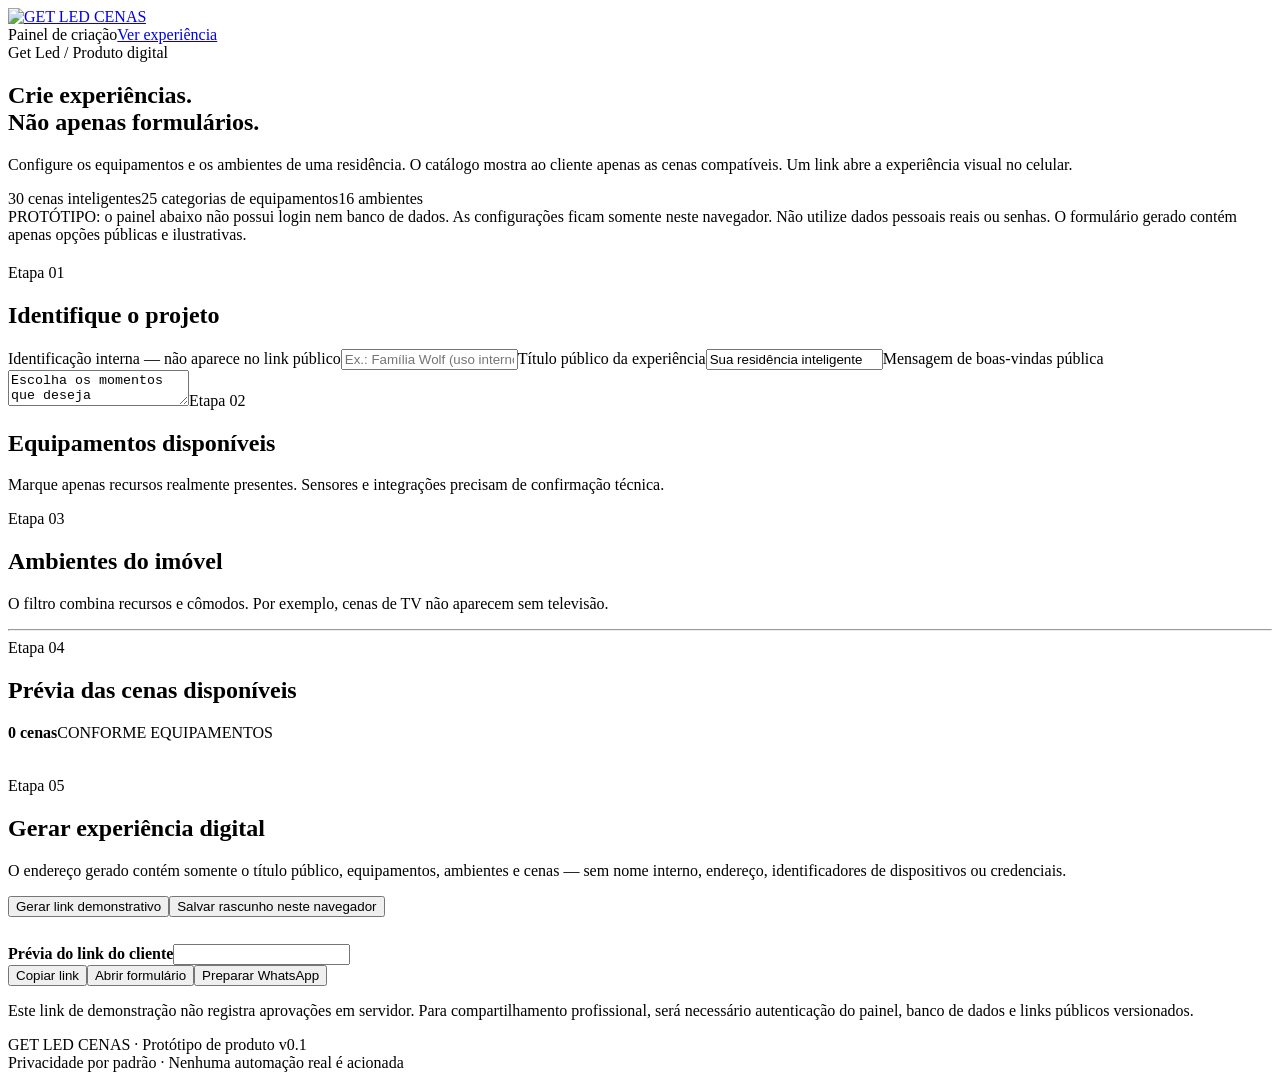
==== get-led-cenas/index.html @ 766c5a16 "feat(get-led-cenas): adicionar index.html" ====
<!DOCTYPE html><html lang="pt-BR"><head><meta charset="utf-8"><meta name="viewport" content="width=device-width,initial-scale=1"><meta name="robots" content="noindex,nofollow"><meta name="theme-color" content="#081116"><title>GET LED CENAS — Painel demonstrativo</title><link rel="stylesheet" href="style.css"></head><body>
<header class="top"><div class="wrap top-inner"><a href="index.html"><img class="brand" src="assets/logo.svg" alt="GET LED CENAS"></a><div class="right"><span class="nav">Painel de criação</span><a href="formulario.html" class="btn small ghost">Ver experiência</a></div></div></header>
<section class="hero"><div class="wrap hero-inner"><span class="label">Get Led / Produto digital</span><h1>Crie experiências.<br><span class="gold">Não apenas formulários.</span></h1><p>Configure os equipamentos e os ambientes de uma residência. O catálogo mostra ao cliente apenas as cenas compatíveis. Um link abre a experiência visual no celular.</p><div class="pills"><span class="pill">30 cenas inteligentes</span><span class="pill">25 categorias de equipamentos</span><span class="pill">16 ambientes</span></div></div></section>
<main class="wrap section"><div class="notice">PROTÓTIPO: o painel abaixo não possui login nem banco de dados. As configurações ficam somente neste navegador. Não utilize dados pessoais reais ou senhas. O formulário gerado contém apenas opções públicas e ilustrativas.</div><div class="grid cols2" style="margin-top:20px"><section class="panel"><span class="label">Etapa 01</span><h2 class="h2">Identifique o projeto</h2><label class="field"><span>Identificação interna — não aparece no link público</span><input id="internalName" placeholder="Ex.: Família Wolf (uso interno)" maxlength="80"></label><label class="field"><span>Título público da experiência</span><input id="publicTitle" placeholder="Ex.: Sua residência inteligente" value="Sua residência inteligente" maxlength="65"></label><label class="field"><span>Mensagem de boas-vindas pública</span><textarea id="welcome" maxlength="250">Escolha os momentos que deseja transformar em experiências.</textarea></label><span class="label">Etapa 02</span><h2 class="h2">Equipamentos disponíveis</h2><p class="intro tiny">Marque apenas recursos realmente presentes. Sensores e integrações precisam de confirmação técnica.</p><div id="equipmentOptions" class="options"></div></section><section class="panel"><span class="label">Etapa 03</span><h2 class="h2">Ambientes do imóvel</h2><p class="intro tiny">O filtro combina recursos e cômodos. Por exemplo, cenas de TV não aparecem sem televisão.</p><div id="roomOptions" class="options"></div><hr class="hr"><span class="label">Etapa 04</span><h2 class="h2">Prévia das cenas disponíveis</h2><div class="details"><strong id="sceneCount">0 cenas</strong><span class="chip" id="filterHint">CONFORME EQUIPAMENTOS</span></div><div class="progress"><div id="coverage" style="width:0%"></div></div><div id="scenePreview" class="list" style="max-height:380px;overflow:auto;margin-top:15px"></div></section></div>
<section class="panel" style="margin-top:20px" id="link"><span class="label">Etapa 05</span><h2 class="h2">Gerar experiência digital</h2><p class="intro">O endereço gerado contém somente o título público, equipamentos, ambientes e cenas — sem nome interno, endereço, identificadores de dispositivos ou credenciais.</p><div class="box-actions"><button id="makeLink" class="btn primary">Gerar link demonstrativo</button><button id="saveDraft" class="btn ghost">Salvar rascunho neste navegador</button></div><div id="linkBox" class="result hidden" style="margin-top:18px"><strong>Prévia do link do cliente</strong><input id="generatedLink" readonly aria-label="Link gerado" style="margin-top:9px"><div class="box-actions"><button class="btn small" id="copyLink">Copiar link</button><button class="btn small primary" id="openLink">Abrir formulário</button><button class="btn small ghost" id="whatsappLink">Preparar WhatsApp</button></div><p class="note">Este link de demonstração não registra aprovações em servidor. Para compartilhamento profissional, será necessário autenticação do painel, banco de dados e links públicos versionados.</p></div></section></main>
<footer class="footer"><div class="wrap footgrid"><div>GET LED CENAS · Protótipo de produto v0.1</div><div>Privacidade por padrão · Nenhuma automação real é acionada</div></div></footer><div id="toast" class="toast" role="status"></div><script src="data.js"></script><script src="common.js"></script><script src="painel.js"></script></body></html>
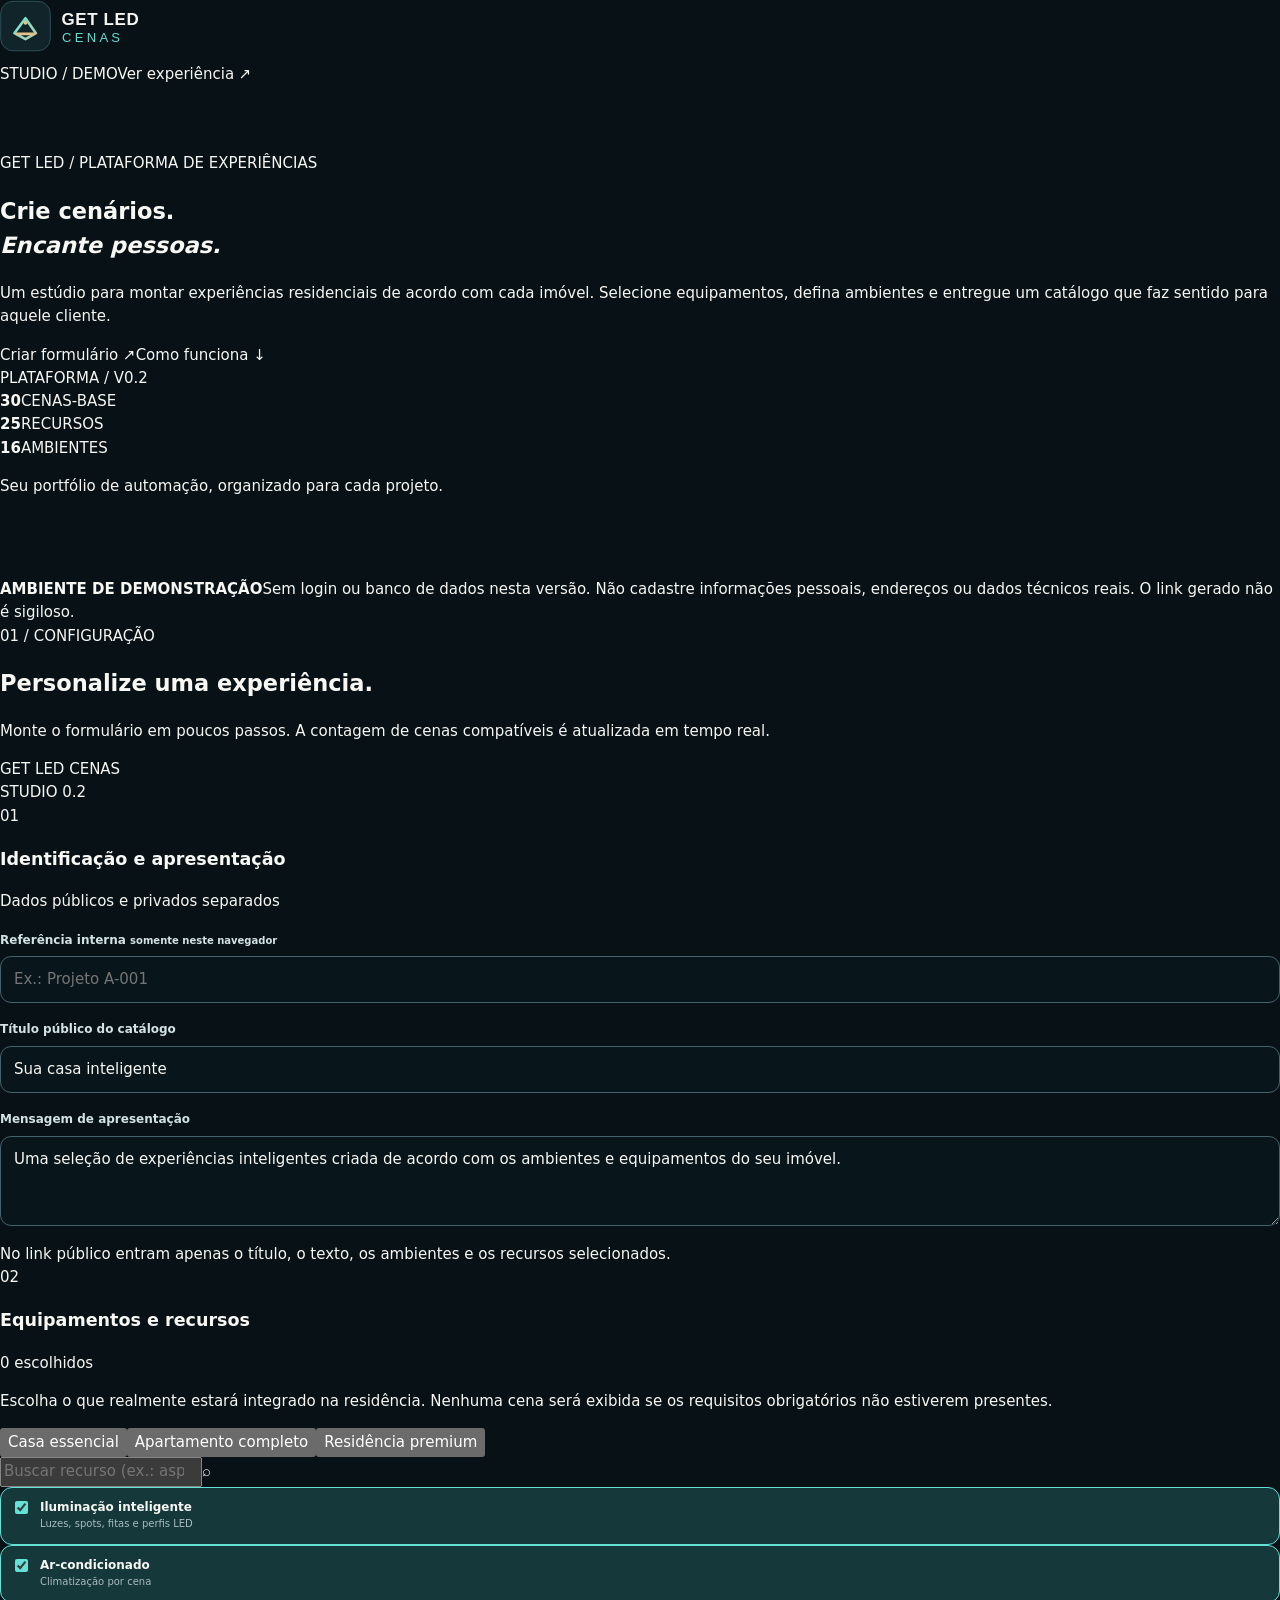
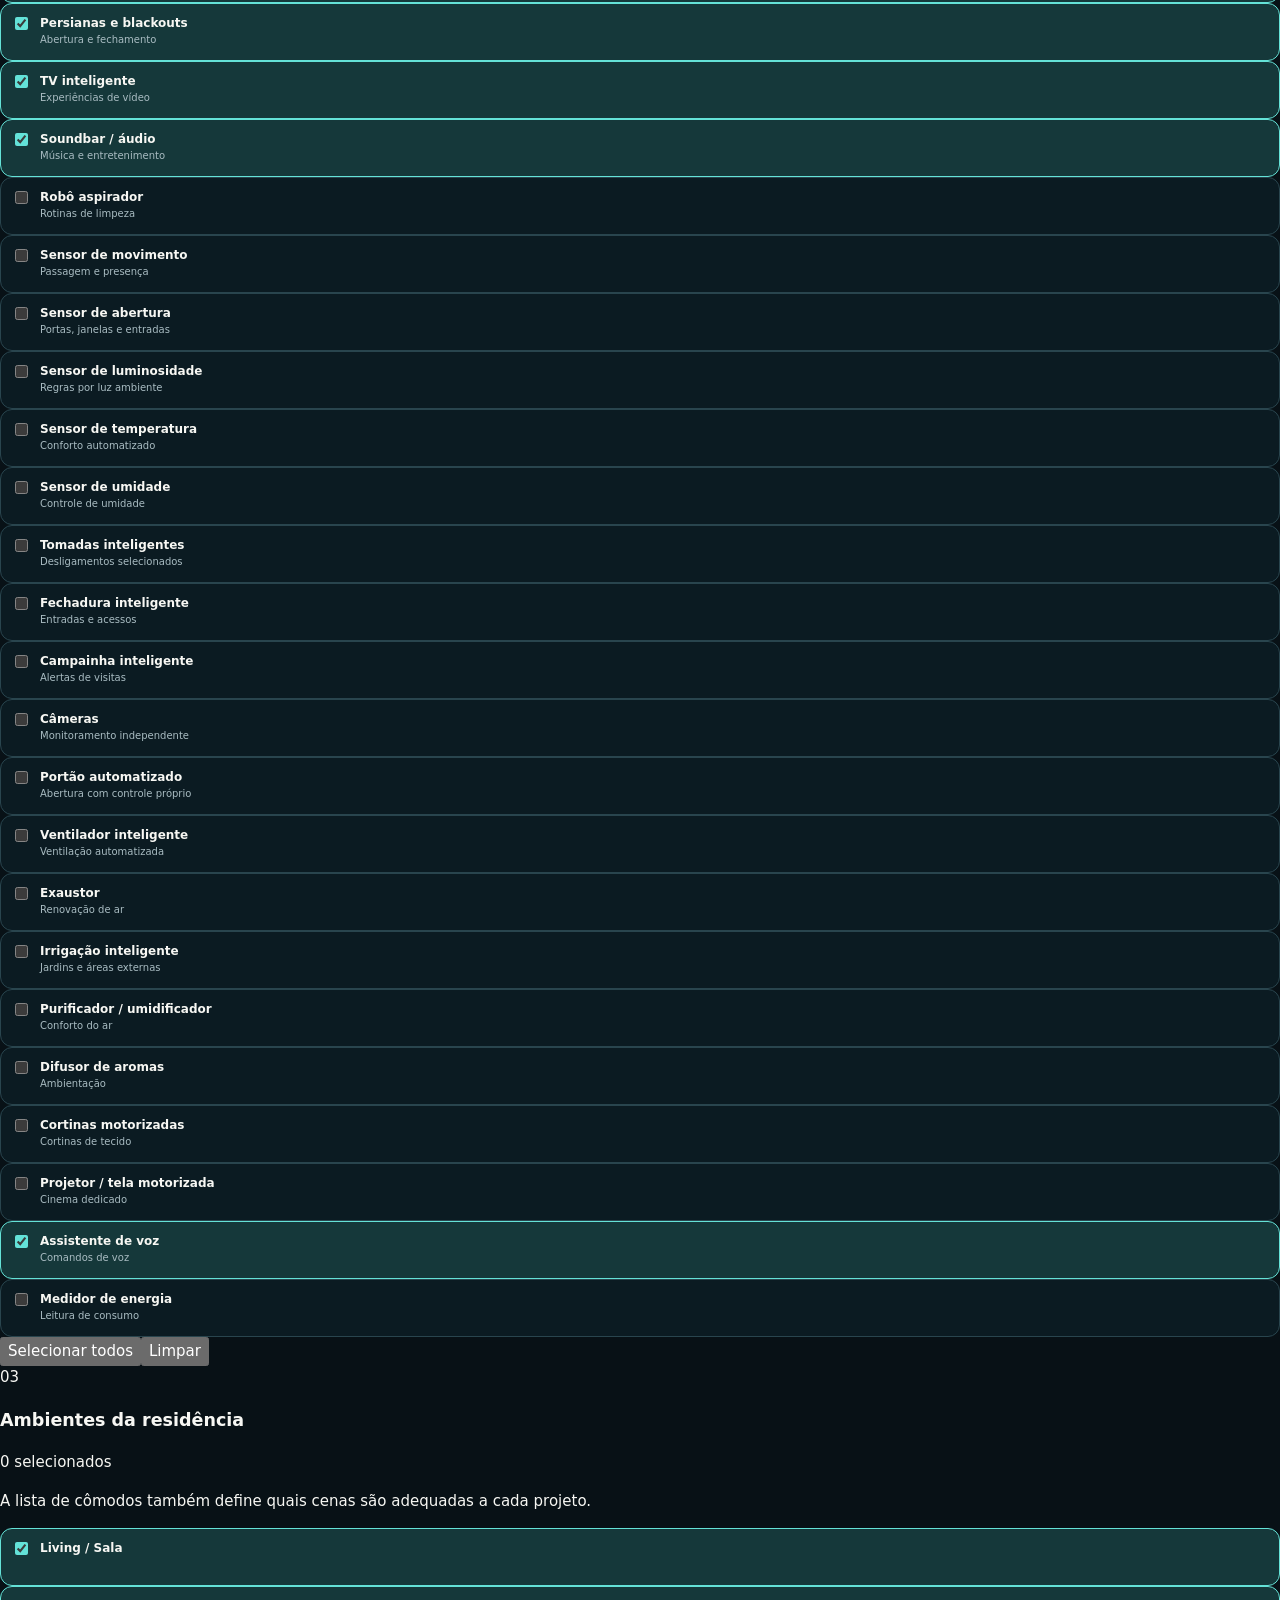
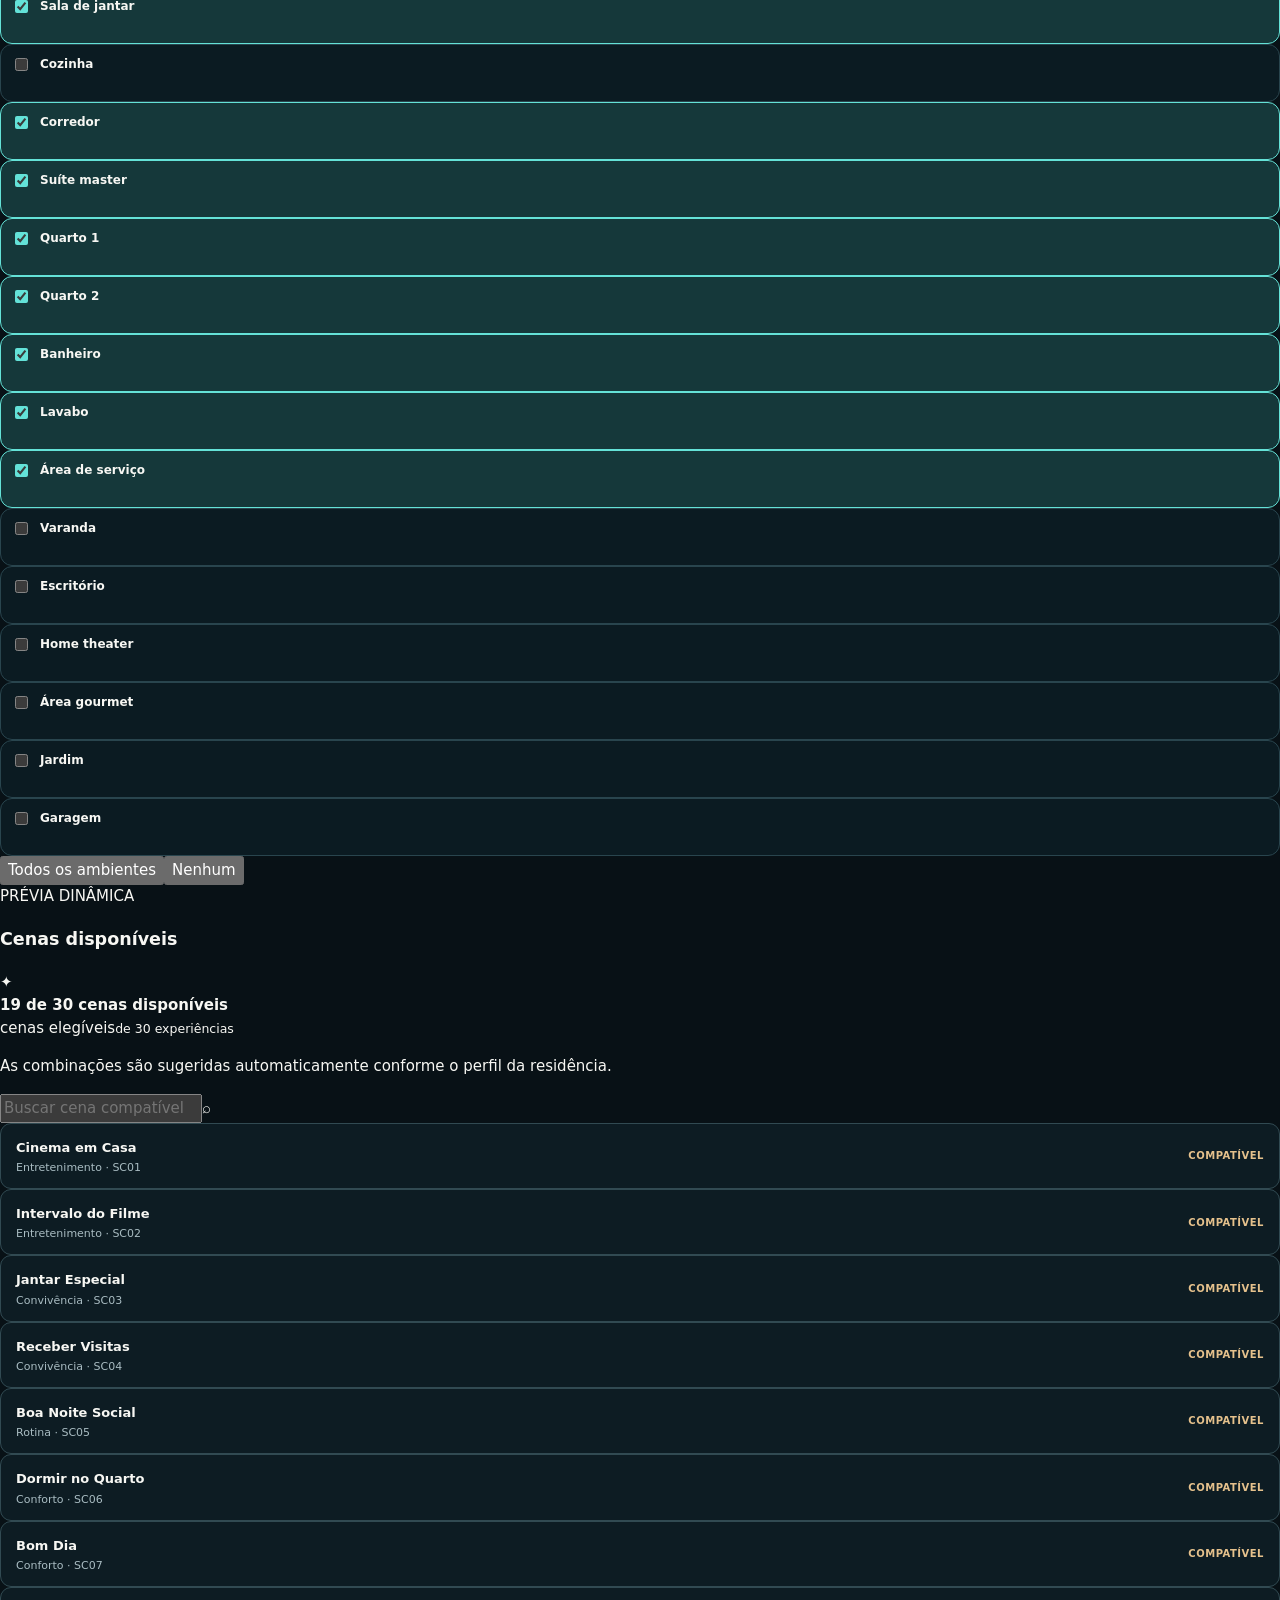
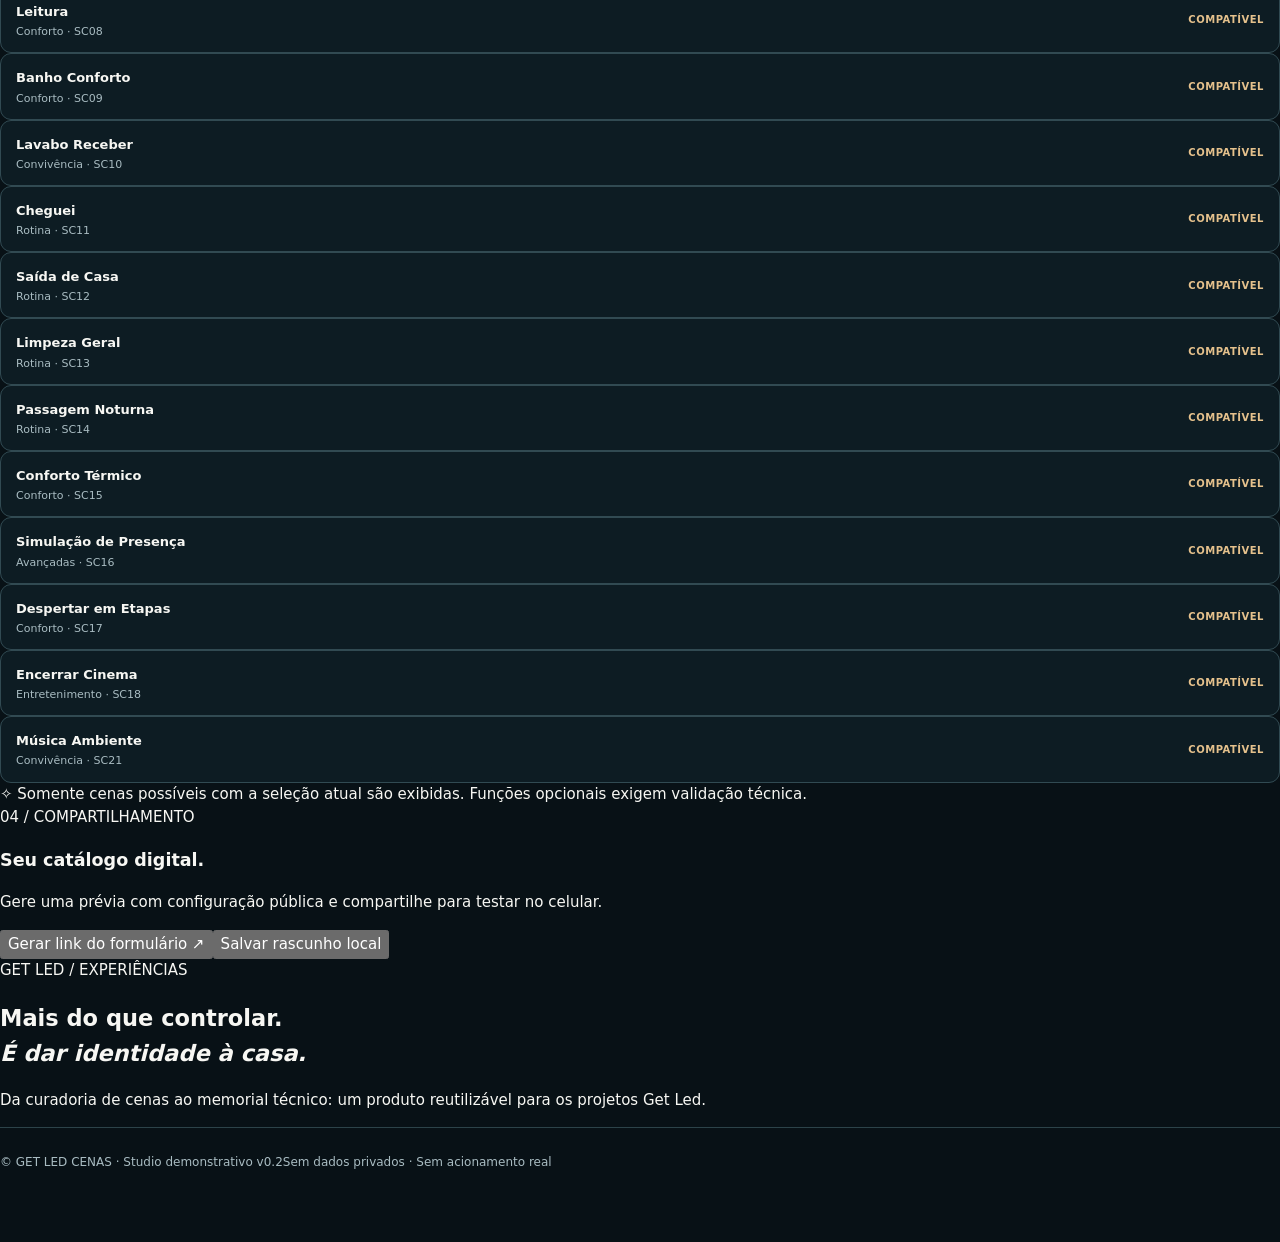
==== commit f7873e39: "feat(get-led-cenas): atualizar interface studio v0.2" ====
--- a/get-led-cenas/index.html
+++ b/get-led-cenas/index.html
@@ -1,6 +1,13 @@
-<!DOCTYPE html><html lang="pt-BR"><head><meta charset="utf-8"><meta name="viewport" content="width=device-width,initial-scale=1"><meta name="robots" content="noindex,nofollow"><meta name="theme-color" content="#081116"><title>GET LED CENAS — Painel demonstrativo</title><link rel="stylesheet" href="style.css"></head><body>
-<header class="top"><div class="wrap top-inner"><a href="index.html"><img class="brand" src="assets/logo.svg" alt="GET LED CENAS"></a><div class="right"><span class="nav">Painel de criação</span><a href="formulario.html" class="btn small ghost">Ver experiência</a></div></div></header>
-<section class="hero"><div class="wrap hero-inner"><span class="label">Get Led / Produto digital</span><h1>Crie experiências.<br><span class="gold">Não apenas formulários.</span></h1><p>Configure os equipamentos e os ambientes de uma residência. O catálogo mostra ao cliente apenas as cenas compatíveis. Um link abre a experiência visual no celular.</p><div class="pills"><span class="pill">30 cenas inteligentes</span><span class="pill">25 categorias de equipamentos</span><span class="pill">16 ambientes</span></div></div></section>
-<main class="wrap section"><div class="notice">PROTÓTIPO: o painel abaixo não possui login nem banco de dados. As configurações ficam somente neste navegador. Não utilize dados pessoais reais ou senhas. O formulário gerado contém apenas opções públicas e ilustrativas.</div><div class="grid cols2" style="margin-top:20px"><section class="panel"><span class="label">Etapa 01</span><h2 class="h2">Identifique o projeto</h2><label class="field"><span>Identificação interna — não aparece no link público</span><input id="internalName" placeholder="Ex.: Família Wolf (uso interno)" maxlength="80"></label><label class="field"><span>Título público da experiência</span><input id="publicTitle" placeholder="Ex.: Sua residência inteligente" value="Sua residência inteligente" maxlength="65"></label><label class="field"><span>Mensagem de boas-vindas pública</span><textarea id="welcome" maxlength="250">Escolha os momentos que deseja transformar em experiências.</textarea></label><span class="label">Etapa 02</span><h2 class="h2">Equipamentos disponíveis</h2><p class="intro tiny">Marque apenas recursos realmente presentes. Sensores e integrações precisam de confirmação técnica.</p><div id="equipmentOptions" class="options"></div></section><section class="panel"><span class="label">Etapa 03</span><h2 class="h2">Ambientes do imóvel</h2><p class="intro tiny">O filtro combina recursos e cômodos. Por exemplo, cenas de TV não aparecem sem televisão.</p><div id="roomOptions" class="options"></div><hr class="hr"><span class="label">Etapa 04</span><h2 class="h2">Prévia das cenas disponíveis</h2><div class="details"><strong id="sceneCount">0 cenas</strong><span class="chip" id="filterHint">CONFORME EQUIPAMENTOS</span></div><div class="progress"><div id="coverage" style="width:0%"></div></div><div id="scenePreview" class="list" style="max-height:380px;overflow:auto;margin-top:15px"></div></section></div>
-<section class="panel" style="margin-top:20px" id="link"><span class="label">Etapa 05</span><h2 class="h2">Gerar experiência digital</h2><p class="intro">O endereço gerado contém somente o título público, equipamentos, ambientes e cenas — sem nome interno, endereço, identificadores de dispositivos ou credenciais.</p><div class="box-actions"><button id="makeLink" class="btn primary">Gerar link demonstrativo</button><button id="saveDraft" class="btn ghost">Salvar rascunho neste navegador</button></div><div id="linkBox" class="result hidden" style="margin-top:18px"><strong>Prévia do link do cliente</strong><input id="generatedLink" readonly aria-label="Link gerado" style="margin-top:9px"><div class="box-actions"><button class="btn small" id="copyLink">Copiar link</button><button class="btn small primary" id="openLink">Abrir formulário</button><button class="btn small ghost" id="whatsappLink">Preparar WhatsApp</button></div><p class="note">Este link de demonstração não registra aprovações em servidor. Para compartilhamento profissional, será necessário autenticação do painel, banco de dados e links públicos versionados.</p></div></section></main>
-<footer class="footer"><div class="wrap footgrid"><div>GET LED CENAS · Protótipo de produto v0.1</div><div>Privacidade por padrão · Nenhuma automação real é acionada</div></div></footer><div id="toast" class="toast" role="status"></div><script src="data.js"></script><script src="common.js"></script><script src="painel.js"></script></body></html>
+<!doctype html>
+<html lang="pt-BR"><head><meta charset="utf-8"><meta name="viewport" content="width=device-width,initial-scale=1,viewport-fit=cover"><meta name="robots" content="noindex,nofollow"><meta name="theme-color" content="#081319"><meta name="description" content="GET LED CENAS: laboratório de criação de experiências inteligentes por ambiente."><title>GET LED CENAS — Studio de criação · v0.2</title><link rel="stylesheet" href="style.css"></head><body data-page="admin">
+<header class="topbar"><div class="shell topbar-inner"><a class="brandlink" href="index.html" aria-label="Get Led Cenas"><img src="assets/logo.svg" class="brand" alt="GET LED CENAS"></a><div class="topbar-actions"><span class="topstatus"><i class="live-dot"></i> STUDIO / DEMO</span><a href="formulario.html" class="button outline small">Ver experiência ↗</a></div></div></header>
+<main><section class="admin-hero"><div class="shell hero-inner"><div><div class="eyebrow">GET LED / PLATAFORMA DE EXPERIÊNCIAS</div><h1>Crie cenários.<br><em>Encante pessoas.</em></h1><p>Um estúdio para montar experiências residenciais de acordo com cada imóvel. Selecione equipamentos, defina ambientes e entregue um catálogo que faz sentido para aquele cliente.</p><div class="hero-cta"><a href="#configuracao" class="button primary">Criar formulário <span>↗</span></a><a href="#compativel" class="button clear">Como funciona ↓</a></div></div><aside class="hero-showcase" aria-label="Indicadores da biblioteca"><div class="showcase-top"><span>PLATAFORMA / V0.2</span><span class="showcase-dot"></span></div><div class="showcase-stats"><div><strong>30</strong><span>CENAS-BASE</span></div><div><strong>25</strong><span>RECURSOS</span></div><div><strong>16</strong><span>AMBIENTES</span></div></div><div class="showcase-bars"><span></span><span></span><span></span><span></span><span></span><span></span><span></span></div><p>Seu portfólio de automação, organizado para cada projeto.</p></aside></div></section>
+<div class="shell"><div class="security-banner" role="note"><b>AMBIENTE DE DEMONSTRAÇÃO</b><span>Sem login ou banco de dados nesta versão. Não cadastre informações pessoais, endereços ou dados técnicos reais. O link gerado não é sigiloso.</span></div></div>
+<section class="shell studio-section" id="configuracao"><div class="section-heading"><div><span class="eyebrow">01 / CONFIGURAÇÃO</span><h2>Personalize uma experiência.</h2><p>Monte o formulário em poucos passos. A contagem de cenas compatíveis é atualizada em tempo real.</p></div><span class="version-mark">GET LED CENAS<br>STUDIO 0.2</span></div>
+<div class="admin-grid"><div class="stack"><section class="glass-panel"><div class="panel-head"><div><span class="step-badge">01</span><h3>Identificação e apresentação</h3></div><span class="subtle">Dados públicos e privados separados</span></div><div class="fields two-fields"><label class="field"><span>Referência interna <small>somente neste navegador</small></span><input id="internalName" placeholder="Ex.: Projeto A-001" maxlength="80" autocomplete="off"></label><label class="field"><span>Título público do catálogo</span><input id="publicTitle" placeholder="Ex.: Sua casa inteligente" value="Sua casa inteligente" maxlength="65"></label></div><label class="field"><span>Mensagem de apresentação</span><textarea id="welcome" maxlength="250">Uma seleção de experiências inteligentes criada de acordo com os ambientes e equipamentos do seu imóvel.</textarea></label><div class="note-inline">No link público entram apenas o título, o texto, os ambientes e os recursos selecionados.</div></section>
+<section class="glass-panel"><div class="panel-head"><div><span class="step-badge">02</span><h3>Equipamentos e recursos</h3></div><span class="number-pill" id="equipmentCount">0 escolhidos</span></div><p class="panel-copy">Escolha o que realmente estará integrado na residência. Nenhuma cena será exibida se os requisitos obrigatórios não estiverem presentes.</p><div class="preset-row" id="presets"><button class="preset" data-preset="basico" type="button">Casa essencial</button><button class="preset" data-preset="apartamento" type="button">Apartamento completo</button><button class="preset" data-preset="premium" type="button">Residência premium</button></div><div class="search-wrap"><input id="equipmentSearch" class="search" type="search" placeholder="Buscar recurso (ex.: aspirador, sensor...)" aria-label="Buscar equipamento"><span aria-hidden="true">⌕</span></div><div id="equipmentOptions" class="options-grid"></div><div class="list-tools"><button id="selectEquipmentAll" class="text-button" type="button">Selecionar todos</button><button id="clearEquipment" class="text-button" type="button">Limpar</button></div></section>
+<section class="glass-panel"><div class="panel-head"><div><span class="step-badge">03</span><h3>Ambientes da residência</h3></div><span class="number-pill" id="roomCount">0 selecionados</span></div><p class="panel-copy">A lista de cômodos também define quais cenas são adequadas a cada projeto.</p><div class="room-options" id="roomOptions"></div><div class="list-tools"><button id="selectRoomsAll" class="text-button" type="button">Todos os ambientes</button><button id="clearRooms" class="text-button" type="button">Nenhum</button></div></section></div>
+<aside class="sticky-rail" id="compativel"><section class="glass-panel compatible-panel"><div class="panel-head"><div><span class="eyebrow">PRÉVIA DINÂMICA</span><h3>Cenas disponíveis</h3></div><span class="preview-spark">✦</span></div><div class="big-metric"><strong id="sceneCount">0</strong><div><span>cenas elegíveis</span><small>de 30 experiências</small></div></div><div class="meter"><div id="coverage"></div></div><p class="panel-copy">As combinações são sugeridas automaticamente conforme o perfil da residência.</p><div class="search-wrap slim"><input id="sceneSearch" class="search" type="search" placeholder="Buscar cena compatível" aria-label="Buscar cena compatível"><span aria-hidden="true">⌕</span></div><div id="scenePreview" class="preview-list" aria-live="polite"></div><div class="rail-tip">✧ Somente cenas possíveis com a seleção atual são exibidas. Funções opcionais exigem validação técnica.</div></section>
+<section class="glass-panel release-panel" id="publicacao"><div class="eyebrow">04 / COMPARTILHAMENTO</div><h3>Seu catálogo digital.</h3><p class="panel-copy">Gere uma prévia com configuração pública e compartilhe para testar no celular.</p><div class="release-actions"><button id="makeLink" class="button primary full" type="button">Gerar link do formulário ↗</button><button id="saveDraft" class="button outline full" type="button">Salvar rascunho local</button></div><div id="linkBox" class="link-result hidden"><label for="generatedLink">LINK GERADO</label><input id="generatedLink" readonly aria-label="Link de demonstração gerado"><div class="release-actions"><button id="copyLink" class="button outline small" type="button">Copiar link</button><button id="openLink" class="button outline small" type="button">Abrir</button><button id="whatsappLink" class="button primary small" type="button">WhatsApp ↗</button></div><p>O endereço contém uma configuração pública legível, não um cadastro seguro. Nenhuma aprovação é registrada num servidor.</p></div></section></aside></div></section>
+<section class="outro shell"><span class="eyebrow">GET LED / EXPERIÊNCIAS</span><h2>Mais do que controlar.<br><em>É dar identidade à casa.</em></h2><p>Da curadoria de cenas ao memorial técnico: um produto reutilizável para os projetos Get Led.</p></section></main><footer class="footer"><div class="shell footer-flex"><span>© GET LED CENAS · Studio demonstrativo v0.2</span><span>Sem dados privados · Sem acionamento real</span></div></footer><div id="toast" class="toast" role="status" aria-live="polite"></div>
+<script src="data.js" defer></script><script src="common.js" defer></script><script src="painel.js" defer></script></body></html>
--- a/get-led-cenas/style.css
+++ b/get-led-cenas/style.css
@@ -0,0 +1 @@
+:root{color-scheme:dark;--bg:#081116;--surface:#12222a;--panel:#172a33;--line:#314952;--mint:#64e2d7;--gold:#e5c18c;--text:#f7f7f3;--muted:#a9bcc2;--danger:#e6a89a}*{box-sizing:border-box}html{scroll-behavior:smooth}body{margin:0;background:var(--bg);color:var(--text);font:400 15px/1.55 Inter,'Segoe UI',system-ui,sans-serif}button,input,textarea{font:inherit}button{cursor:pointer}a{color:inherit;text-decoration:none}button:focus-visible,input:focus-visible,textarea:focus-visible,a:focus-visible{outline:2px solid var(--mint);outline-offset:3px}.wrap{max-width:1200px;margin:auto;padding-inline:25px}.top{position:sticky;z-index:50;top:0;background:#091319f2;border-bottom:1px solid #34535a80;backdrop-filter:blur(15px)}.top-inner{height:78px;display:flex;align-items:center;justify-content:space-between;gap:16px}.brand{width:209px;max-width:53vw}.right{display:flex;align-items:center;gap:16px}.nav{font-size:13px;color:var(--muted)}.nav:hover{color:var(--mint)}.btn{border:1px solid var(--mint);background:transparent;border-radius:11px;padding:11px 16px;color:var(--mint);font-weight:700;transition:.2s}.btn:hover{background:#64e2d719}.btn.primary{background:linear-gradient(120deg,#74ede0,#35adaf);color:#082126;border:0}.btn.ghost{border-color:#3c575d;color:#cfdee0}.btn.small{padding:7px 11px;font-size:12px}.btn:disabled{opacity:.5;cursor:not-allowed}.label{display:block;color:var(--mint);font-size:11px;font-weight:800;text-transform:uppercase;letter-spacing:2px}.section{padding:54px 0}.hero{position:relative;overflow:hidden;min-height:300px;background:radial-gradient(circle at 83% 15%,#23555b 0,#0f252d 34%,transparent 65%),linear-gradient(110deg,#0b1720,#091015)}.hero:after{content:'';position:absolute;right:-90px;top:-180px;border:1px solid #6cefe637;width:530px;height:530px;border-radius:50%;box-shadow:0 0 0 110px #64e2d706,0 0 0 235px #64e2d705;pointer-events:none}.hero-inner{position:relative;z-index:1;padding:65px 0}.hero h1{font-size:clamp(34px,5.1vw,62px);line-height:1.03;letter-spacing:-2.6px;margin:9px 0 16px;max-width:700px}.hero p{color:#c1d0d2;max-width:600px;margin:0 0 27px}.gold{color:var(--gold)}.muted{color:var(--muted)}.tiny{font-size:12px}.pills{display:flex;gap:8px;flex-wrap:wrap}.pill{border:1px solid #376269;border-radius:99px;color:#bfd8db;background:#132b32;padding:7px 12px;font-size:12px;font-weight:650}.stats{display:flex;gap:30px;flex-wrap:wrap;margin-top:20px}.stats b{font-size:25px;color:var(--gold);display:block}.stats small{font-size:12px;color:var(--muted)}.h2{font-size:clamp(25px,3.5vw,38px);letter-spacing:-1px;margin:6px 0 9px}.intro{max-width:730px;color:var(--muted)}.grid{display:grid;gap:18px}.cols2{grid-template-columns:repeat(2,minmax(0,1fr))}.cols3{grid-template-columns:repeat(3,minmax(0,1fr))}.panel{padding:23px;background:linear-gradient(150deg,#172a33,#101d23);border:1px solid #36525a9e;border-radius:18px;min-width:0}.panel h3{margin:0 0 7px;font-size:18px}.panel p{color:var(--muted)}.field{display:block;margin:17px 0}.field>span{display:block;font-size:12px;font-weight:700;color:#d3e3e4;margin-bottom:7px}.field input,.field textarea{display:block;background:#08151b;width:100%;color:var(--text);border:1px solid #45616a;border-radius:11px;padding:11px 13px;outline:0}.field textarea{min-height:90px;resize:vertical}.options{display:grid;grid-template-columns:repeat(2,minmax(0,1fr));gap:8px}.option{display:flex;align-items:flex-start;gap:9px;background:#0b1b22;border:1px solid #29454e;border-radius:12px;padding:10px;cursor:pointer;min-height:58px}.option:has(input:checked){border-color:var(--mint);background:#15383a}.option input{accent-color:#63e2d8;margin-top:3px}.option strong{font-size:12px;font-weight:700;display:block}.option small{font-size:10px;color:var(--muted);display:block}.details{display:flex;align-items:center;justify-content:space-between;gap:14px}.hr{border:0;border-top:1px solid #39515a;margin:25px 0}.result{padding:18px;border:1px dashed #3a7576;background:#0b272c;border-radius:13px;word-break:break-all}.result input{width:100%;background:none;border:0;color:var(--mint);font-size:12px}.list{display:flex;flex-direction:column;gap:10px}.line-item{display:flex;justify-content:space-between;align-items:center;gap:12px;border:1px solid #314a52;background:#0d1c23;padding:12px 15px;border-radius:11px}.line-item strong{font-size:13px}.line-item small{display:block;color:var(--muted);font-size:11px}.footer{border-top:1px solid #2c4349;padding:25px 0 70px;color:var(--muted);font-size:12px}.footgrid{display:flex;justify-content:space-between;gap:15px}.notice{border-left:3px solid var(--gold);padding:12px 15px;background:#32291d65;border-radius:8px;color:#e8d6b9;font-size:12px}.tile-header{display:flex;justify-content:space-between;align-items:center}.scene-card{padding:17px 18px;background:#12252d;border:1px solid #34545b;border-radius:14px;display:flex;flex-direction:column;min-height:188px}.scene-card h3{margin:10px 0 5px;font-size:19px}.scene-card p{font-size:12px;color:#b9c8ca;margin:0 0 15px}.scene-card button{margin-top:auto;width:100%}.scene-card.selected{border-color:#54d7ca;box-shadow:inset 0 0 0 1px #54d7ca42}.filter{border:1px solid #406268;border-radius:99px;background:#0d2127;color:#d1e1e2;padding:8px 12px;font-size:12px}.filter.active{background:var(--gold);color:#1b2224;border-color:var(--gold)}.studio{position:relative;border:1px solid #416268;border-radius:19px;overflow:hidden;background:linear-gradient(#132731,#071217);min-height:300px}.studio .room{position:absolute;inset:0;background:radial-gradient(ellipse at 44% 47%,#5e605e27,transparent 50%),linear-gradient(125deg,#283a42,#102229 80%);transition:1s}.studio .room:after{content:'';position:absolute;bottom:0;width:100%;height:35%;background:linear-gradient(#394c55,#122029);clip-path:polygon(0 25%,100% 25%,100% 100%,0 100%)}.window{position:absolute;right:11%;top:10%;width:27%;height:51%;border:6px solid #668087;background:linear-gradient(0deg,#234659,#0f2233)}.blind{position:absolute;inset:0;background:repeating-linear-gradient(to bottom,#26343d 0 12px,#35414a 13px 20px);transform:translateY(-100%);transition:transform 1s}.studio.closed .blind{transform:translateY(0)}.lamp{position:absolute;width:110px;height:110px;left:14%;top:14%;border-radius:50%;background:#e5c18c;opacity:.7;filter:blur(31px);transition:opacity .9s}.studio.cinema .lamp{opacity:.13}.studio.noite .lamp{opacity:.11}.studio.manha .lamp{opacity:1}.studio.jantar .lamp{opacity:.8}.tv{position:absolute;left:14%;bottom:32%;height:22%;width:31%;background:linear-gradient(135deg,#0d1219,#102e43,#5f7e85);border:7px solid #071014;box-shadow:0 0 25px #38bde75e;opacity:.25;transition:opacity .8s}.studio.cinema .tv{opacity:1}.sofa{position:absolute;bottom:12%;left:21%;width:52%;height:19%;border-radius:32px 32px 5px 5px;background:linear-gradient(#809091,#42535b);border-bottom:12px solid #1a3339;z-index:2}.sim-caption{position:absolute;bottom:12px;right:13px;color:#effafa;background:#09151be6;padding:8px 11px;font-size:11px;border:1px solid #466069;border-radius:99px;z-index:4}.studio-layout{display:grid;grid-template-columns:1.1fr .9fr;gap:20px}.controls .filter{margin:0 6px 7px 0}.hidden{display:none!important}.note{color:#98afb3;font-size:12px}.box-actions{display:flex;gap:11px;flex-wrap:wrap;margin-top:14px}.progress{height:6px;background:#1e373e;border-radius:9px;overflow:hidden}.progress>div{height:100%;background:var(--mint);transition:.3s}.chip{color:var(--gold);font-size:10px;font-weight:750;letter-spacing:.5px}.mobile-only{display:none}.empty{color:var(--muted);padding:16px}.toast{position:fixed;bottom:25px;left:50%;transform:translateX(-50%);padding:11px 19px;border:1px solid #65e2db;background:#0c2d30;color:#e9faf9;border-radius:12px;display:none;z-index:90}.toast.show{display:block} @media(max-width:800px){.cols2,.cols3,.studio-layout{grid-template-columns:1fr}.options{grid-template-columns:1fr 1fr}.nav{display:none}} @media(max-width:550px){.wrap{padding-inline:16px}.top-inner{height:63px}.brand{width:172px}.hero-inner{padding:48px 0}.hero h1{font-size:40px}.hero{min-height:320px}.section{padding:32px 0}.panel{padding:16px}.options{grid-template-columns:1fr}.right{gap:8px}.mobile-only{display:block}.footgrid{flex-direction:column}.studio{min-height:248px}.hero p{font-size:13px}.scene-card{min-height:155px}}@media(prefers-reduced-motion:reduce){html{scroll-behavior:auto}*,*:before,*:after{transition:none!important}}
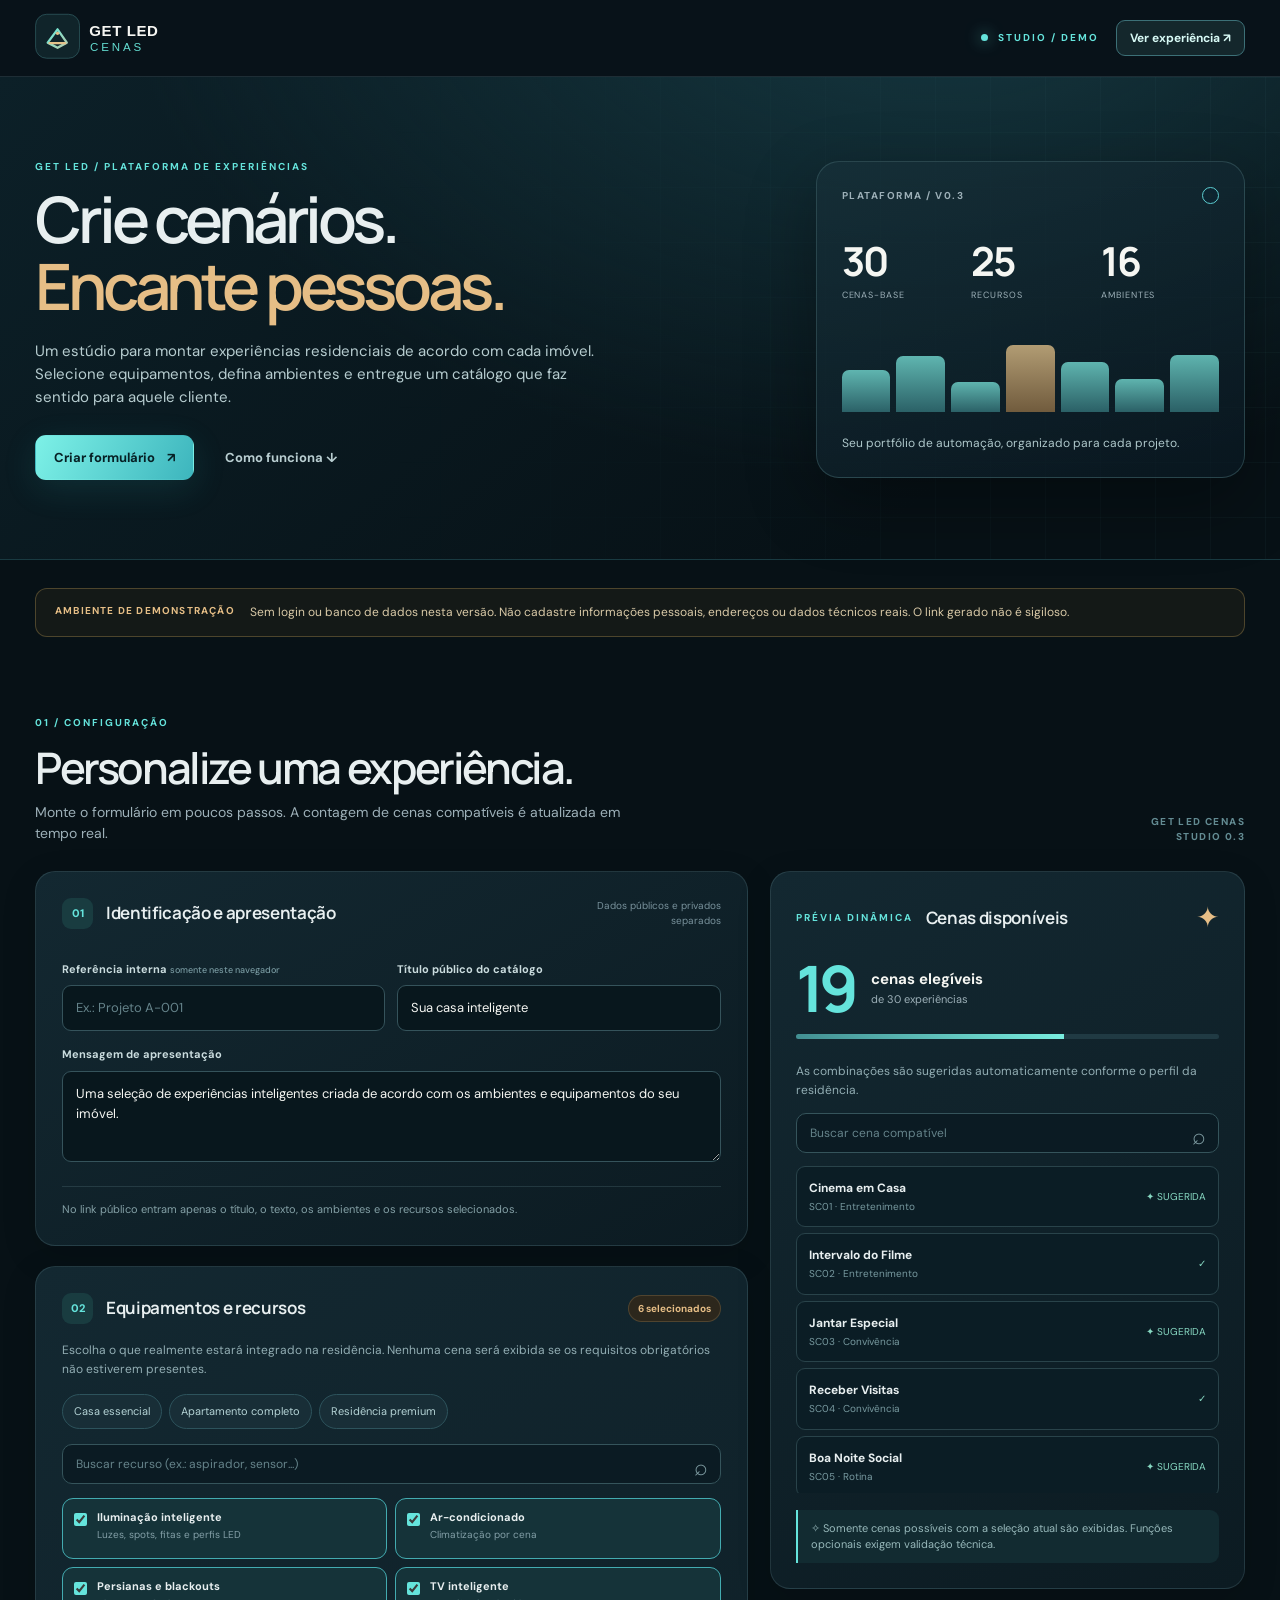
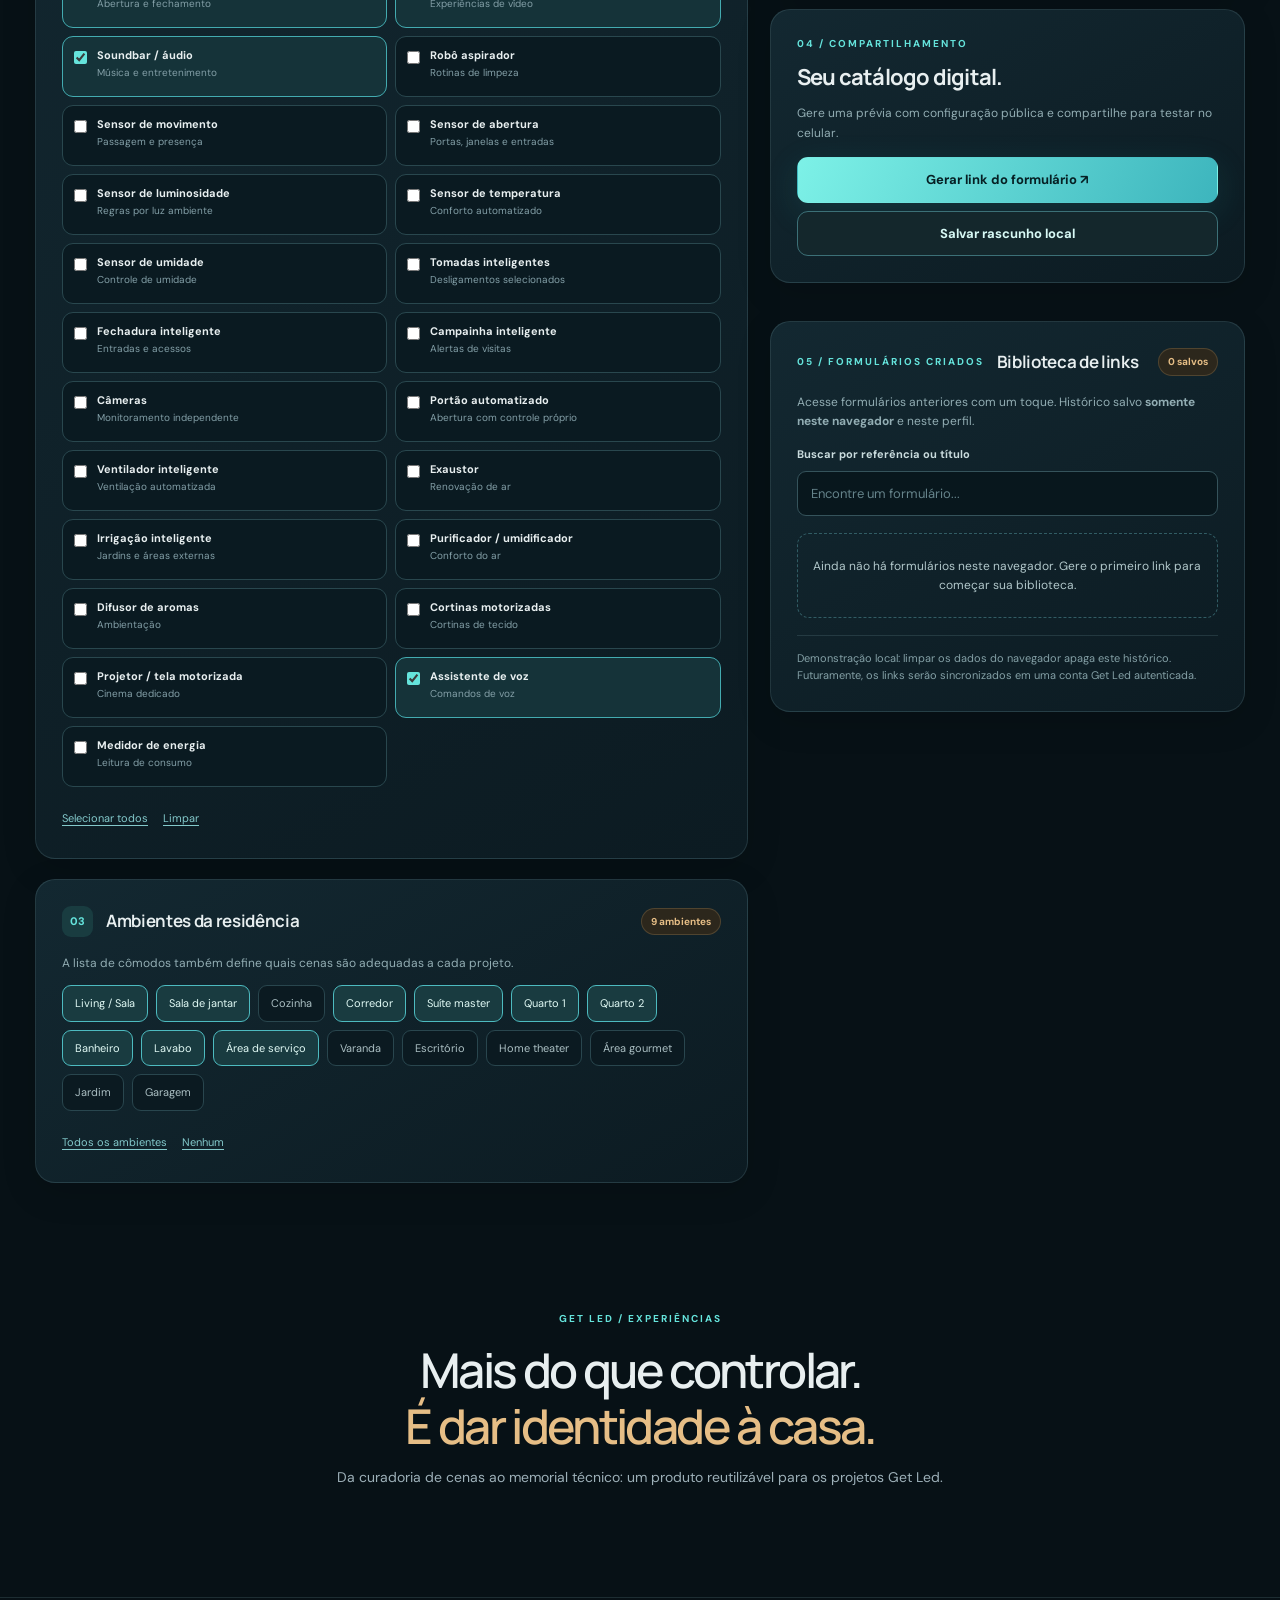
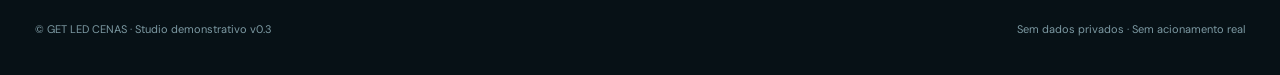
==== commit b5f44f16: "feat(get-led-cenas): v0.3 carrossel, cenas customizadas, simulador fullscreen e histórico de formulá" ====
--- a/get-led-cenas/index.html
+++ b/get-led-cenas/index.html
@@ -1,13 +1,13 @@
 <!doctype html>
-<html lang="pt-BR"><head><meta charset="utf-8"><meta name="viewport" content="width=device-width,initial-scale=1,viewport-fit=cover"><meta name="robots" content="noindex,nofollow"><meta name="theme-color" content="#081319"><meta name="description" content="GET LED CENAS: laboratório de criação de experiências inteligentes por ambiente."><title>GET LED CENAS — Studio de criação · v0.2</title><link rel="stylesheet" href="style.css"></head><body data-page="admin">
+<html lang="pt-BR"><head><meta charset="utf-8"><meta name="viewport" content="width=device-width,initial-scale=1,viewport-fit=cover"><meta name="robots" content="noindex,nofollow"><meta name="theme-color" content="#081319"><meta name="description" content="GET LED CENAS: laboratório de criação de experiências inteligentes por ambiente."><title>GET LED CENAS — Studio de criação · v0.3</title><link rel="stylesheet" href="style.css"><link rel="stylesheet" href="style-v03.css"></head><body data-page="admin">
 <header class="topbar"><div class="shell topbar-inner"><a class="brandlink" href="index.html" aria-label="Get Led Cenas"><img src="assets/logo.svg" class="brand" alt="GET LED CENAS"></a><div class="topbar-actions"><span class="topstatus"><i class="live-dot"></i> STUDIO / DEMO</span><a href="formulario.html" class="button outline small">Ver experiência ↗</a></div></div></header>
-<main><section class="admin-hero"><div class="shell hero-inner"><div><div class="eyebrow">GET LED / PLATAFORMA DE EXPERIÊNCIAS</div><h1>Crie cenários.<br><em>Encante pessoas.</em></h1><p>Um estúdio para montar experiências residenciais de acordo com cada imóvel. Selecione equipamentos, defina ambientes e entregue um catálogo que faz sentido para aquele cliente.</p><div class="hero-cta"><a href="#configuracao" class="button primary">Criar formulário <span>↗</span></a><a href="#compativel" class="button clear">Como funciona ↓</a></div></div><aside class="hero-showcase" aria-label="Indicadores da biblioteca"><div class="showcase-top"><span>PLATAFORMA / V0.2</span><span class="showcase-dot"></span></div><div class="showcase-stats"><div><strong>30</strong><span>CENAS-BASE</span></div><div><strong>25</strong><span>RECURSOS</span></div><div><strong>16</strong><span>AMBIENTES</span></div></div><div class="showcase-bars"><span></span><span></span><span></span><span></span><span></span><span></span><span></span></div><p>Seu portfólio de automação, organizado para cada projeto.</p></aside></div></section>
+<main><section class="admin-hero"><div class="shell hero-inner"><div><div class="eyebrow">GET LED / PLATAFORMA DE EXPERIÊNCIAS</div><h1>Crie cenários.<br><em>Encante pessoas.</em></h1><p>Um estúdio para montar experiências residenciais de acordo com cada imóvel. Selecione equipamentos, defina ambientes e entregue um catálogo que faz sentido para aquele cliente.</p><div class="hero-cta"><a href="#configuracao" class="button primary">Criar formulário <span>↗</span></a><a href="#compativel" class="button clear">Como funciona ↓</a></div></div><aside class="hero-showcase" aria-label="Indicadores da biblioteca"><div class="showcase-top"><span>PLATAFORMA / V0.3</span><span class="showcase-dot"></span></div><div class="showcase-stats"><div><strong>30</strong><span>CENAS-BASE</span></div><div><strong>25</strong><span>RECURSOS</span></div><div><strong>16</strong><span>AMBIENTES</span></div></div><div class="showcase-bars"><span></span><span></span><span></span><span></span><span></span><span></span><span></span></div><p>Seu portfólio de automação, organizado para cada projeto.</p></aside></div></section>
 <div class="shell"><div class="security-banner" role="note"><b>AMBIENTE DE DEMONSTRAÇÃO</b><span>Sem login ou banco de dados nesta versão. Não cadastre informações pessoais, endereços ou dados técnicos reais. O link gerado não é sigiloso.</span></div></div>
-<section class="shell studio-section" id="configuracao"><div class="section-heading"><div><span class="eyebrow">01 / CONFIGURAÇÃO</span><h2>Personalize uma experiência.</h2><p>Monte o formulário em poucos passos. A contagem de cenas compatíveis é atualizada em tempo real.</p></div><span class="version-mark">GET LED CENAS<br>STUDIO 0.2</span></div>
+<section class="shell studio-section" id="configuracao"><div class="section-heading"><div><span class="eyebrow">01 / CONFIGURAÇÃO</span><h2>Personalize uma experiência.</h2><p>Monte o formulário em poucos passos. A contagem de cenas compatíveis é atualizada em tempo real.</p></div><span class="version-mark">GET LED CENAS<br>STUDIO 0.3</span></div>
 <div class="admin-grid"><div class="stack"><section class="glass-panel"><div class="panel-head"><div><span class="step-badge">01</span><h3>Identificação e apresentação</h3></div><span class="subtle">Dados públicos e privados separados</span></div><div class="fields two-fields"><label class="field"><span>Referência interna <small>somente neste navegador</small></span><input id="internalName" placeholder="Ex.: Projeto A-001" maxlength="80" autocomplete="off"></label><label class="field"><span>Título público do catálogo</span><input id="publicTitle" placeholder="Ex.: Sua casa inteligente" value="Sua casa inteligente" maxlength="65"></label></div><label class="field"><span>Mensagem de apresentação</span><textarea id="welcome" maxlength="250">Uma seleção de experiências inteligentes criada de acordo com os ambientes e equipamentos do seu imóvel.</textarea></label><div class="note-inline">No link público entram apenas o título, o texto, os ambientes e os recursos selecionados.</div></section>
 <section class="glass-panel"><div class="panel-head"><div><span class="step-badge">02</span><h3>Equipamentos e recursos</h3></div><span class="number-pill" id="equipmentCount">0 escolhidos</span></div><p class="panel-copy">Escolha o que realmente estará integrado na residência. Nenhuma cena será exibida se os requisitos obrigatórios não estiverem presentes.</p><div class="preset-row" id="presets"><button class="preset" data-preset="basico" type="button">Casa essencial</button><button class="preset" data-preset="apartamento" type="button">Apartamento completo</button><button class="preset" data-preset="premium" type="button">Residência premium</button></div><div class="search-wrap"><input id="equipmentSearch" class="search" type="search" placeholder="Buscar recurso (ex.: aspirador, sensor...)" aria-label="Buscar equipamento"><span aria-hidden="true">⌕</span></div><div id="equipmentOptions" class="options-grid"></div><div class="list-tools"><button id="selectEquipmentAll" class="text-button" type="button">Selecionar todos</button><button id="clearEquipment" class="text-button" type="button">Limpar</button></div></section>
 <section class="glass-panel"><div class="panel-head"><div><span class="step-badge">03</span><h3>Ambientes da residência</h3></div><span class="number-pill" id="roomCount">0 selecionados</span></div><p class="panel-copy">A lista de cômodos também define quais cenas são adequadas a cada projeto.</p><div class="room-options" id="roomOptions"></div><div class="list-tools"><button id="selectRoomsAll" class="text-button" type="button">Todos os ambientes</button><button id="clearRooms" class="text-button" type="button">Nenhum</button></div></section></div>
 <aside class="sticky-rail" id="compativel"><section class="glass-panel compatible-panel"><div class="panel-head"><div><span class="eyebrow">PRÉVIA DINÂMICA</span><h3>Cenas disponíveis</h3></div><span class="preview-spark">✦</span></div><div class="big-metric"><strong id="sceneCount">0</strong><div><span>cenas elegíveis</span><small>de 30 experiências</small></div></div><div class="meter"><div id="coverage"></div></div><p class="panel-copy">As combinações são sugeridas automaticamente conforme o perfil da residência.</p><div class="search-wrap slim"><input id="sceneSearch" class="search" type="search" placeholder="Buscar cena compatível" aria-label="Buscar cena compatível"><span aria-hidden="true">⌕</span></div><div id="scenePreview" class="preview-list" aria-live="polite"></div><div class="rail-tip">✧ Somente cenas possíveis com a seleção atual são exibidas. Funções opcionais exigem validação técnica.</div></section>
-<section class="glass-panel release-panel" id="publicacao"><div class="eyebrow">04 / COMPARTILHAMENTO</div><h3>Seu catálogo digital.</h3><p class="panel-copy">Gere uma prévia com configuração pública e compartilhe para testar no celular.</p><div class="release-actions"><button id="makeLink" class="button primary full" type="button">Gerar link do formulário ↗</button><button id="saveDraft" class="button outline full" type="button">Salvar rascunho local</button></div><div id="linkBox" class="link-result hidden"><label for="generatedLink">LINK GERADO</label><input id="generatedLink" readonly aria-label="Link de demonstração gerado"><div class="release-actions"><button id="copyLink" class="button outline small" type="button">Copiar link</button><button id="openLink" class="button outline small" type="button">Abrir</button><button id="whatsappLink" class="button primary small" type="button">WhatsApp ↗</button></div><p>O endereço contém uma configuração pública legível, não um cadastro seguro. Nenhuma aprovação é registrada num servidor.</p></div></section></aside></div></section>
-<section class="outro shell"><span class="eyebrow">GET LED / EXPERIÊNCIAS</span><h2>Mais do que controlar.<br><em>É dar identidade à casa.</em></h2><p>Da curadoria de cenas ao memorial técnico: um produto reutilizável para os projetos Get Led.</p></section></main><footer class="footer"><div class="shell footer-flex"><span>© GET LED CENAS · Studio demonstrativo v0.2</span><span>Sem dados privados · Sem acionamento real</span></div></footer><div id="toast" class="toast" role="status" aria-live="polite"></div>
+<section class="glass-panel release-panel" id="publicacao"><div class="eyebrow">04 / COMPARTILHAMENTO</div><h3>Seu catálogo digital.</h3><p class="panel-copy">Gere uma prévia com configuração pública e compartilhe para testar no celular.</p><div class="release-actions"><button id="makeLink" class="button primary full" type="button">Gerar link do formulário ↗</button><button id="saveDraft" class="button outline full" type="button">Salvar rascunho local</button></div><div id="linkBox" class="link-result hidden"><label for="generatedLink">LINK GERADO</label><input id="generatedLink" readonly aria-label="Link de demonstração gerado"><div class="release-actions"><button id="copyLink" class="button outline small" type="button">Copiar link</button><button id="openLink" class="button outline small" type="button">Abrir</button><button id="whatsappLink" class="button primary small" type="button">WhatsApp ↗</button></div><p>O endereço contém uma configuração pública legível, não um cadastro seguro. Nenhuma aprovação é registrada num servidor.</p></div></section><section class="glass-panel history-panel" id="historico"><div class="panel-head"><div><span class="eyebrow">05 / FORMULÁRIOS CRIADOS</span><h3>Biblioteca de links</h3></div><span id="historyCount" class="number-pill">0 salvos</span></div><p class="panel-copy">Acesse formulários anteriores com um toque. Histórico salvo <b>somente neste navegador</b> e neste perfil.</p><label class="field"><span>Buscar por referência ou título</span><input id="historySearch" type="search" placeholder="Encontre um formulário..." autocomplete="off"></label><div id="historyList" class="history-list" aria-live="polite"></div><div class="note-inline">Demonstração local: limpar os dados do navegador apaga este histórico. Futuramente, os links serão sincronizados em uma conta Get Led autenticada.</div></section></aside></div></section>
+<section class="outro shell"><span class="eyebrow">GET LED / EXPERIÊNCIAS</span><h2>Mais do que controlar.<br><em>É dar identidade à casa.</em></h2><p>Da curadoria de cenas ao memorial técnico: um produto reutilizável para os projetos Get Led.</p></section></main><footer class="footer"><div class="shell footer-flex"><span>© GET LED CENAS · Studio demonstrativo v0.3</span><span>Sem dados privados · Sem acionamento real</span></div></footer><div id="toast" class="toast" role="status" aria-live="polite"></div>
 <script src="data.js" defer></script><script src="common.js" defer></script><script src="painel.js" defer></script></body></html>
--- a/get-led-cenas/style.css
+++ b/get-led-cenas/style.css
@@ -1 +1,10 @@
-:root{color-scheme:dark;--bg:#081116;--surface:#12222a;--panel:#172a33;--line:#314952;--mint:#64e2d7;--gold:#e5c18c;--text:#f7f7f3;--muted:#a9bcc2;--danger:#e6a89a}*{box-sizing:border-box}html{scroll-behavior:smooth}body{margin:0;background:var(--bg);color:var(--text);font:400 15px/1.55 Inter,'Segoe UI',system-ui,sans-serif}button,input,textarea{font:inherit}button{cursor:pointer}a{color:inherit;text-decoration:none}button:focus-visible,input:focus-visible,textarea:focus-visible,a:focus-visible{outline:2px solid var(--mint);outline-offset:3px}.wrap{max-width:1200px;margin:auto;padding-inline:25px}.top{position:sticky;z-index:50;top:0;background:#091319f2;border-bottom:1px solid #34535a80;backdrop-filter:blur(15px)}.top-inner{height:78px;display:flex;align-items:center;justify-content:space-between;gap:16px}.brand{width:209px;max-width:53vw}.right{display:flex;align-items:center;gap:16px}.nav{font-size:13px;color:var(--muted)}.nav:hover{color:var(--mint)}.btn{border:1px solid var(--mint);background:transparent;border-radius:11px;padding:11px 16px;color:var(--mint);font-weight:700;transition:.2s}.btn:hover{background:#64e2d719}.btn.primary{background:linear-gradient(120deg,#74ede0,#35adaf);color:#082126;border:0}.btn.ghost{border-color:#3c575d;color:#cfdee0}.btn.small{padding:7px 11px;font-size:12px}.btn:disabled{opacity:.5;cursor:not-allowed}.label{display:block;color:var(--mint);font-size:11px;font-weight:800;text-transform:uppercase;letter-spacing:2px}.section{padding:54px 0}.hero{position:relative;overflow:hidden;min-height:300px;background:radial-gradient(circle at 83% 15%,#23555b 0,#0f252d 34%,transparent 65%),linear-gradient(110deg,#0b1720,#091015)}.hero:after{content:'';position:absolute;right:-90px;top:-180px;border:1px solid #6cefe637;width:530px;height:530px;border-radius:50%;box-shadow:0 0 0 110px #64e2d706,0 0 0 235px #64e2d705;pointer-events:none}.hero-inner{position:relative;z-index:1;padding:65px 0}.hero h1{font-size:clamp(34px,5.1vw,62px);line-height:1.03;letter-spacing:-2.6px;margin:9px 0 16px;max-width:700px}.hero p{color:#c1d0d2;max-width:600px;margin:0 0 27px}.gold{color:var(--gold)}.muted{color:var(--muted)}.tiny{font-size:12px}.pills{display:flex;gap:8px;flex-wrap:wrap}.pill{border:1px solid #376269;border-radius:99px;color:#bfd8db;background:#132b32;padding:7px 12px;font-size:12px;font-weight:650}.stats{display:flex;gap:30px;flex-wrap:wrap;margin-top:20px}.stats b{font-size:25px;color:var(--gold);display:block}.stats small{font-size:12px;color:var(--muted)}.h2{font-size:clamp(25px,3.5vw,38px);letter-spacing:-1px;margin:6px 0 9px}.intro{max-width:730px;color:var(--muted)}.grid{display:grid;gap:18px}.cols2{grid-template-columns:repeat(2,minmax(0,1fr))}.cols3{grid-template-columns:repeat(3,minmax(0,1fr))}.panel{padding:23px;background:linear-gradient(150deg,#172a33,#101d23);border:1px solid #36525a9e;border-radius:18px;min-width:0}.panel h3{margin:0 0 7px;font-size:18px}.panel p{color:var(--muted)}.field{display:block;margin:17px 0}.field>span{display:block;font-size:12px;font-weight:700;color:#d3e3e4;margin-bottom:7px}.field input,.field textarea{display:block;background:#08151b;width:100%;color:var(--text);border:1px solid #45616a;border-radius:11px;padding:11px 13px;outline:0}.field textarea{min-height:90px;resize:vertical}.options{display:grid;grid-template-columns:repeat(2,minmax(0,1fr));gap:8px}.option{display:flex;align-items:flex-start;gap:9px;background:#0b1b22;border:1px solid #29454e;border-radius:12px;padding:10px;cursor:pointer;min-height:58px}.option:has(input:checked){border-color:var(--mint);background:#15383a}.option input{accent-color:#63e2d8;margin-top:3px}.option strong{font-size:12px;font-weight:700;display:block}.option small{font-size:10px;color:var(--muted);display:block}.details{display:flex;align-items:center;justify-content:space-between;gap:14px}.hr{border:0;border-top:1px solid #39515a;margin:25px 0}.result{padding:18px;border:1px dashed #3a7576;background:#0b272c;border-radius:13px;word-break:break-all}.result input{width:100%;background:none;border:0;color:var(--mint);font-size:12px}.list{display:flex;flex-direction:column;gap:10px}.line-item{display:flex;justify-content:space-between;align-items:center;gap:12px;border:1px solid #314a52;background:#0d1c23;padding:12px 15px;border-radius:11px}.line-item strong{font-size:13px}.line-item small{display:block;color:var(--muted);font-size:11px}.footer{border-top:1px solid #2c4349;padding:25px 0 70px;color:var(--muted);font-size:12px}.footgrid{display:flex;justify-content:space-between;gap:15px}.notice{border-left:3px solid var(--gold);padding:12px 15px;background:#32291d65;border-radius:8px;color:#e8d6b9;font-size:12px}.tile-header{display:flex;justify-content:space-between;align-items:center}.scene-card{padding:17px 18px;background:#12252d;border:1px solid #34545b;border-radius:14px;display:flex;flex-direction:column;min-height:188px}.scene-card h3{margin:10px 0 5px;font-size:19px}.scene-card p{font-size:12px;color:#b9c8ca;margin:0 0 15px}.scene-card button{margin-top:auto;width:100%}.scene-card.selected{border-color:#54d7ca;box-shadow:inset 0 0 0 1px #54d7ca42}.filter{border:1px solid #406268;border-radius:99px;background:#0d2127;color:#d1e1e2;padding:8px 12px;font-size:12px}.filter.active{background:var(--gold);color:#1b2224;border-color:var(--gold)}.studio{position:relative;border:1px solid #416268;border-radius:19px;overflow:hidden;background:linear-gradient(#132731,#071217);min-height:300px}.studio .room{position:absolute;inset:0;background:radial-gradient(ellipse at 44% 47%,#5e605e27,transparent 50%),linear-gradient(125deg,#283a42,#102229 80%);transition:1s}.studio .room:after{content:'';position:absolute;bottom:0;width:100%;height:35%;background:linear-gradient(#394c55,#122029);clip-path:polygon(0 25%,100% 25%,100% 100%,0 100%)}.window{position:absolute;right:11%;top:10%;width:27%;height:51%;border:6px solid #668087;background:linear-gradient(0deg,#234659,#0f2233)}.blind{position:absolute;inset:0;background:repeating-linear-gradient(to bottom,#26343d 0 12px,#35414a 13px 20px);transform:translateY(-100%);transition:transform 1s}.studio.closed .blind{transform:translateY(0)}.lamp{position:absolute;width:110px;height:110px;left:14%;top:14%;border-radius:50%;background:#e5c18c;opacity:.7;filter:blur(31px);transition:opacity .9s}.studio.cinema .lamp{opacity:.13}.studio.noite .lamp{opacity:.11}.studio.manha .lamp{opacity:1}.studio.jantar .lamp{opacity:.8}.tv{position:absolute;left:14%;bottom:32%;height:22%;width:31%;background:linear-gradient(135deg,#0d1219,#102e43,#5f7e85);border:7px solid #071014;box-shadow:0 0 25px #38bde75e;opacity:.25;transition:opacity .8s}.studio.cinema .tv{opacity:1}.sofa{position:absolute;bottom:12%;left:21%;width:52%;height:19%;border-radius:32px 32px 5px 5px;background:linear-gradient(#809091,#42535b);border-bottom:12px solid #1a3339;z-index:2}.sim-caption{position:absolute;bottom:12px;right:13px;color:#effafa;background:#09151be6;padding:8px 11px;font-size:11px;border:1px solid #466069;border-radius:99px;z-index:4}.studio-layout{display:grid;grid-template-columns:1.1fr .9fr;gap:20px}.controls .filter{margin:0 6px 7px 0}.hidden{display:none!important}.note{color:#98afb3;font-size:12px}.box-actions{display:flex;gap:11px;flex-wrap:wrap;margin-top:14px}.progress{height:6px;background:#1e373e;border-radius:9px;overflow:hidden}.progress>div{height:100%;background:var(--mint);transition:.3s}.chip{color:var(--gold);font-size:10px;font-weight:750;letter-spacing:.5px}.mobile-only{display:none}.empty{color:var(--muted);padding:16px}.toast{position:fixed;bottom:25px;left:50%;transform:translateX(-50%);padding:11px 19px;border:1px solid #65e2db;background:#0c2d30;color:#e9faf9;border-radius:12px;display:none;z-index:90}.toast.show{display:block} @media(max-width:800px){.cols2,.cols3,.studio-layout{grid-template-columns:1fr}.options{grid-template-columns:1fr 1fr}.nav{display:none}} @media(max-width:550px){.wrap{padding-inline:16px}.top-inner{height:63px}.brand{width:172px}.hero-inner{padding:48px 0}.hero h1{font-size:40px}.hero{min-height:320px}.section{padding:32px 0}.panel{padding:16px}.options{grid-template-columns:1fr}.right{gap:8px}.mobile-only{display:block}.footgrid{flex-direction:column}.studio{min-height:248px}.hero p{font-size:13px}.scene-card{min-height:155px}}@media(prefers-reduced-motion:reduce){html{scroll-behavior:auto}*,*:before,*:after{transition:none!important}}
+@import url('https://fonts.googleapis.com/css2?family=DM+Sans:wght@400;500;600;700&family=Manrope:wght@400;500;600;700;800&display=swap');
+:root{--bg:#071116;--surface:#0e1c24;--surface2:#10242c;--surface3:#142b33;--line:rgba(160,214,218,.14);--mint:#65e4dc;--mint2:#38b5bb;--gold:#e6be86;--white:#f5f6f2;--muted:#9db0b8;--text:#e8eff0;--shadow:0 24px 70px #0005}*{box-sizing:border-box}html{scroll-behavior:smooth;scroll-padding-top:82px}body{margin:0;background:var(--bg);color:var(--text);font-family:'DM Sans',Inter,Arial,sans-serif;line-height:1.52;overflow-x:hidden}button,input,textarea{font:inherit}button{cursor:pointer}a{color:inherit;text-decoration:none}button:focus-visible,a:focus-visible,input:focus-visible,textarea:focus-visible{outline:2px solid var(--mint);outline-offset:3px}h1,h2,h3,h4{font-family:'Manrope','DM Sans',sans-serif}h1,h2,h3,p{margin-top:0}.shell{width:min(1210px,calc(100% - 68px));margin:0 auto}.topbar{position:sticky;top:0;background:#09131aee;backdrop-filter:blur(24px);border-bottom:1px solid var(--line);z-index:50}.topbar-inner{height:76px;display:flex;justify-content:space-between;align-items:center;gap:16px}.brandlink{display:inline-flex;align-items:center}.brand{width:190px;max-height:50px;object-fit:contain;object-position:left}.topbar-actions{display:flex;align-items:center;gap:17px}.topnav{color:var(--muted);font-size:13px}.topnav:hover{color:var(--white)}.topstatus,.eyebrow{color:var(--mint);font-weight:700;font-size:10px;letter-spacing:.2em;text-transform:uppercase}.topstatus{display:flex;align-items:center;gap:10px}.live-dot{height:7px;width:7px;border-radius:50%;background:var(--mint);box-shadow:0 0 15px #65e4dcbb;display:inline-block;vertical-align:middle}.button{border-radius:11px;padding:12px 18px;display:inline-flex;align-items:center;justify-content:center;gap:12px;min-height:45px;border:1px solid transparent;font-size:13px;font-weight:700;transition:background .2s,transform .2s,border .2s;white-space:nowrap}.button:hover{transform:translateY(-1px)}.button.primary{background:linear-gradient(115deg,#7df1e7,#3db5bd);color:#062024;box-shadow:0 9px 34px #31c0c521}.button.outline{color:#d7f9f5;border-color:#3c7077;background:#14272c}.button.outline:hover{background:#19373c}.button.clear{color:#b9ced1;background:transparent}.button.small{min-height:36px;padding:8px 13px;font-size:12px;border-radius:9px}.button.full{width:100%}.button[disabled]{cursor:not-allowed;opacity:.48;transform:none}.nav-count{font-size:11px;min-width:18px;border-radius:6px;color:#082126;background:var(--mint);text-align:center;padding:1px 5px}.admin-hero{position:relative;background:radial-gradient(ellipse at 73% -30%,#163a43,transparent 62%),linear-gradient(140deg,#0c2028,#071116 77%);border-bottom:1px solid #193a41;isolation:isolate}.admin-hero:after{content:'';position:absolute;inset:0;background-image:linear-gradient(#74c1c30b 1px,transparent 1px),linear-gradient(90deg,#74c1c30b 1px,transparent 1px);background-size:55px 55px;mask-image:linear-gradient(90deg,transparent 28%,black);z-index:-1}.hero-inner{padding-top:82px;padding-bottom:79px;display:grid;grid-template-columns:minmax(0,1.25fr) minmax(340px,.75fr);gap:65px;align-items:center}.admin-hero h1{font-size:clamp(42px,5vw,72px);font-weight:600;letter-spacing:-.065em;line-height:1.04;margin:12px 0 21px}.admin-hero h1 em,.outro h2 em,.client-hero h1 em{font-style:normal;color:var(--gold)}.admin-hero p{color:#b7cdd0;font-size:15px;max-width:560px}.hero-cta{display:flex;gap:12px;flex-wrap:wrap;margin-top:26px}.hero-showcase{border:1px solid #41646a88;background:linear-gradient(156deg,#173039bb,#0a1923bb);border-radius:23px;padding:25px;box-shadow:var(--shadow)}.showcase-top{display:flex;justify-content:space-between;align-items:center;color:var(--muted);font-size:10px;letter-spacing:.15em;font-weight:700}.showcase-dot{border:1px solid #5ccdd1;border-radius:50%;height:17px;width:17px;box-shadow:inset 0 0 0 5px #0c2430}.showcase-stats{display:grid;grid-template-columns:repeat(3,1fr);gap:12px;margin:37px 0}.showcase-stats strong{display:block;color:var(--white);font:700 40px/1 'Manrope',sans-serif;letter-spacing:-.05em}.showcase-stats span{color:var(--muted);font-size:9px;letter-spacing:.1em}.showcase-bars{display:flex;gap:6px;align-items:flex-end;height:70px}.showcase-bars span{flex:1;height:60%;background:linear-gradient(#7ae6dc,#35777c);border-radius:7px 7px 0 0;opacity:.75}.showcase-bars span:nth-child(2){height:80%}.showcase-bars span:nth-child(3){height:43%}.showcase-bars span:nth-child(4){height:96%;background:linear-gradient(#e8c58c,#927045)}.showcase-bars span:nth-child(5){height:72%}.showcase-bars span:nth-child(6){height:48%}.showcase-bars span:nth-child(7){height:82%}.hero-showcase p{font-size:12px;color:#aec7ca;margin:22px 0 0}.security-banner{margin:28px 0 0;background:#2c291b61;border:1px solid #a4874b66;border-radius:12px;padding:14px 19px;display:flex;align-items:flex-start;gap:15px;color:#d9c9a7;font-size:12px}.security-banner b{flex-shrink:0;font-size:10px;letter-spacing:.12em;color:var(--gold)}.studio-section{padding-top:72px;padding-bottom:80px}.section-heading{display:flex;justify-content:space-between;align-items:end;gap:20px;margin-bottom:26px}.section-heading h2{font-size:clamp(30px,3.4vw,47px);letter-spacing:-.055em;line-height:1.13;font-weight:600;margin:10px 0}.section-heading p{font-size:14px;color:var(--muted);max-width:615px;margin-bottom:0}.version-mark{text-align:right;color:#638b92;font-size:10px;font-weight:800;letter-spacing:.14em}.admin-grid{display:grid;grid-template-columns:minmax(0,1.2fr) minmax(330px,.8fr);gap:22px;align-items:start}.stack{display:grid;gap:20px}.glass-panel{background:linear-gradient(150deg,#132831,#0c1b22);border:1px solid var(--line);border-radius:20px;padding:26px;min-width:0;box-shadow:0 10px 35px #00000022}.panel-head{display:flex;justify-content:space-between;gap:12px;align-items:center;margin-bottom:17px}.panel-head>div{display:flex;align-items:center;gap:13px;min-width:0}.panel-head h3{margin:0;font-size:17px;font-weight:650;letter-spacing:-.02em}.panel-head .subtle{color:#78919b;font-size:10px;max-width:148px;text-align:right}.step-badge{width:31px;height:31px;border-radius:9px;background:#193c40;color:var(--mint);display:grid;place-items:center;font-size:11px;font-weight:800}.number-pill{display:inline-flex;align-items:center;color:var(--gold);border:1px solid #88734d63;background:#2c271c;border-radius:100px;padding:5px 9px;font-size:10px;white-space:nowrap;font-weight:700}.fields.two-fields{display:grid;grid-template-columns:1fr 1fr;gap:12px}.field{display:block;margin:15px 0 0}.field>span{display:block;color:#cadcde;font-size:11px;font-weight:700;margin-bottom:8px}.field>span small{font-size:9px;color:#7899a0;font-weight:500}.field input,.field textarea{background:#08171d;width:100%;border:1px solid #35535b;color:var(--white);padding:12px 13px;min-height:45px;border-radius:9px;outline:0;font-size:13px;transition:border .2s}.field input:focus,.field textarea:focus,.search:focus{border-color:var(--mint)}.field textarea{min-height:91px;resize:vertical}.field input::placeholder,.field textarea::placeholder,.search::placeholder{color:#65838a}.note-inline{font-size:11px;line-height:1.6;color:#84a0a6;border-top:1px solid var(--line);margin-top:17px;padding-top:14px}.panel-copy{font-size:12px;color:#92adb3;line-height:1.6}.preset-row{display:flex;flex-wrap:wrap;gap:7px;margin:15px 0}.preset{background:#182e37;border:1px solid #2d535c;border-radius:99px;color:#b4d3d5;padding:8px 11px;font-size:11px}.preset:hover,.preset.active{background:var(--gold);border-color:var(--gold);color:#2b2115}.search-wrap{position:relative}.search{width:100%;background:#0b1b23;border:1px solid #35545b;border-radius:10px;color:#eaf5f2;min-height:40px;padding:10px 40px 10px 13px;outline:0;font-size:12px}.search-wrap>span{position:absolute;right:13px;top:6px;font-size:23px;color:#7d9aa0;pointer-events:none}.options-grid{display:grid;grid-template-columns:1fr 1fr;gap:8px;margin-top:14px}.option{display:flex;align-items:flex-start;gap:10px;background:#0a1a21;border:1px solid #29474e;border-radius:11px;padding:11px;cursor:pointer;min-height:61px;transition:border .16s,background .16s}.option:hover{border-color:#5a9c9f}.option:has(input:checked){border-color:#43abb0;background:#153339}.option input{accent-color:var(--mint);flex-shrink:0;margin:3px 0 0}.option strong{font-size:11px;font-weight:700;display:block;line-height:1.35}.option small{display:block;color:#839fa7;font-size:10px;line-height:1.35;margin-top:3px}.option.filtered-out{display:none}.room-options{display:flex;gap:8px;flex-wrap:wrap}.room-option{position:relative}.room-option input{position:absolute;opacity:0;width:1px;height:1px}.room-option span{display:block;background:#0b1a21;border:1px solid #29464e;color:#abbfc3;font-size:11px;padding:9px 12px;border-radius:9px;cursor:pointer}.room-option input:checked+span{border-color:#4dbbc0;background:#193b40;color:#e1faf5}.room-option input:focus-visible+span{outline:2px solid var(--mint);outline-offset:3px}.list-tools{display:flex;gap:15px;margin-top:18px}.text-button{background:transparent;border:0;color:#83c9cb;font-size:11px;padding:5px 0;text-decoration:underline;text-underline-offset:3px}.sticky-rail{display:grid;gap:20px;position:sticky;top:97px}.compatible-panel{padding:25px}.preview-spark{font-size:28px;color:var(--gold)}.big-metric{display:flex;align-items:center;gap:16px;margin:10px 0}.big-metric strong{font:700 64px/1 'Manrope',sans-serif;letter-spacing:-.07em;color:var(--mint)}.big-metric span,.big-metric small{display:block}.big-metric span{color:var(--white);font-size:15px;font-weight:700}.big-metric small{color:var(--muted);font-size:11px}.meter{height:5px;background:#203a43;overflow:hidden;border-radius:10px;margin:14px 0 23px}.meter div{height:100%;background:linear-gradient(90deg,#428f92,#78eddf);width:0;transition:.35s}.preview-list{margin-top:13px;max-height:327px;overflow:auto;display:grid;gap:6px;scrollbar-color:#487880 transparent;scrollbar-width:thin}.preview-item{display:flex;justify-content:space-between;gap:10px;align-items:center;padding:12px;background:#0b1d25;border:1px solid #29434a;border-radius:9px}.preview-item b{display:block;font-size:12px}.preview-item small{display:block;color:#789aa0;font-size:10px;margin-top:2px}.preview-item .ok{color:#87d8c2;font-size:10px}.rail-tip{background:#122b31;border-left:2px solid var(--mint);padding:10px 13px;color:#98b9bb;font-size:11px;line-height:1.5;margin-top:17px;border-radius:0 9px 9px 0}.release-panel h3{font-size:22px;letter-spacing:-.035em;margin:10px 0}.release-actions{display:flex;flex-wrap:wrap;gap:8px;margin-top:14px}.link-result{padding:15px;margin-top:18px;border:1px dashed #48747d;background:#102c32;border-radius:12px;word-break:break-all}.link-result label{display:block;color:var(--mint);font-size:10px;letter-spacing:.12em;font-weight:700}.link-result input{width:100%;margin-top:8px;background:#071b22;border:1px solid #41666f;padding:10px;color:var(--text);border-radius:7px;font-size:11px}.link-result p{font-size:11px;color:#91abb1;margin:12px 0 0}.outro{padding:42px 0 95px;text-align:center}.outro h2{font-size:clamp(30px,4vw,48px);font-weight:560;letter-spacing:-.055em;line-height:1.16;margin:13px 0}.outro p{color:var(--muted);font-size:14px}.footer{border-top:1px solid var(--line);padding:23px 0 37px;color:#7d9aa3;font-size:11px}.footer-flex{display:flex;justify-content:space-between;gap:15px}.hidden{display:none!important}.toast{position:fixed;bottom:24px;left:50%;transform:translate(-50%,100px);background:#113338;border:1px solid #4cb6b1;color:#d8f7f2;font-size:12px;box-shadow:var(--shadow);padding:12px 17px;border-radius:12px;z-index:120;pointer-events:none;transition:.23s;opacity:0;text-align:center;max-width:calc(100vw - 24px)}.toast.show{transform:translate(-50%,0);opacity:1}
+/* EXPERIENCE — CUSTOMER */
+.client-hero{min-height:530px;position:relative;background:#08141b;isolation:isolate;display:flex;align-items:center;overflow:hidden}.client-hero-image{position:absolute;inset:0;z-index:-3;background-image:linear-gradient(90deg,#071116 0%,#071116ef 27%,#071116b0 47%,transparent 92%),linear-gradient(0deg,#071116 0%,transparent 37%),url('assets/living.webp');background-position:center;background-size:cover}.client-hero:before{content:'';position:absolute;inset:0;z-index:-2;background:linear-gradient(110deg,transparent 40%,#49cad611 100%)}.client-hero-content{padding-top:68px;padding-bottom:78px}.client-hero h1{font-size:clamp(44px,5.7vw,74px);line-height:1.05;letter-spacing:-.075em;font-weight:600;max-width:620px;margin:20px 0}.client-hero p{max-width:515px;font-size:16px;color:#c0d0d2}.hero-client-meta{display:flex;flex-wrap:wrap;gap:9px;margin-top:22px}.meta-badge{color:#d0dfe0;background:#153039dd;border:1px solid #4b6f74a1;padding:7px 11px;border-radius:99px;font-size:11px;display:flex;align-items:center;gap:7px}.meta-badge b{color:#fff}.hero-watermark{position:absolute;right:29px;bottom:29px;color:#ecfffeb0;font-size:9px;letter-spacing:.2em;font-weight:700}.experience-layout{display:grid;grid-template-columns:minmax(0,1.25fr) minmax(315px,.75fr);gap:18px}.studio{position:relative;overflow:hidden;min-height:475px;border:1px solid #3b646d;border-radius:19px;background:#122931;isolation:isolate}.studio-image{position:absolute;inset:0;background:url('assets/living.webp') center/cover;filter:brightness(.95);transition:filter 1.4s;z-index:-5}.studio-overlay{position:absolute;inset:0;background:#020d19;opacity:.18;transition:opacity 1.3s;z-index:-4}.studio-glow{position:absolute;inset:0;background:radial-gradient(ellipse at 52% 65%,#e1ae6070,transparent 58%);opacity:0;mix-blend-mode:screen;transition:opacity 1.2s;z-index:-3}.studio-tv{position:absolute;top:24%;left:6%;height:22%;width:23%;background:radial-gradient(ellipse,#59b9d988,#132f60aa,transparent 72%);opacity:0;transition:opacity 1s;z-index:-2}.studio-curtain{position:absolute;top:4%;right:1%;height:71%;width:31%;background:repeating-linear-gradient(90deg,#223139f5 0 6%,#12212be5 8% 11%,#26353ff5 14%);transform:translateX(115%);transition:transform 1.3s cubic-bezier(.2,.8,.25,1);border-left:2px solid #52636a88;box-shadow:-20px 0 30px #0006;z-index:-1}.studio.closed .studio-curtain{transform:translateX(0)}.studio.cinema .studio-image,.studio.noite .studio-image{filter:brightness(.29) saturate(.8)}.studio.jantar .studio-image{filter:brightness(.68) sepia(.14)}.studio.manha .studio-image{filter:brightness(1.2) saturate(1.08)}.studio.cinema .studio-overlay,.studio.noite .studio-overlay{opacity:.5}.studio.jantar .studio-glow{opacity:.58}.studio.cinema .studio-glow{opacity:.18;background:radial-gradient(ellipse at 55% 65%,#40b9d477,transparent 58%)}.studio.cinema .studio-tv{opacity:1}.studio.leitura .studio-glow,.studio.banho .studio-glow{opacity:.4}.stage-pill{position:absolute;top:19px;left:19px;padding:9px 12px;border:1px solid #7cd7d989;background:#061922da;border-radius:99px;color:#e2fffd;font-size:9px;font-weight:700;letter-spacing:.06em;display:flex;align-items:center;gap:8px}.studio-caption{position:absolute;bottom:0;left:0;right:0;padding:96px 24px 27px;background:linear-gradient(transparent,#050b10e8);pointer-events:none}.studio-caption span{font-size:9px;font-weight:800;letter-spacing:.18em;color:var(--gold)}.studio-caption h3{font-size:31px;margin:4px 0 0;font-weight:560;letter-spacing:-.04em}.scene-console h3{font-size:22px;margin:12px 0}.sim-buttons{display:flex;gap:7px;flex-wrap:wrap;margin-top:14px}.sim-choice{background:#0d2830;border:1px solid #385e65;color:#9fc4c8;padding:8px 11px;font-size:11px;border-radius:99px;line-height:1.25}.sim-choice.active{background:var(--mint);border-color:var(--mint);color:#09343b;font-weight:700}.scene-explain{font-size:14px;color:#bed1d2;line-height:1.65;margin:23px 0}.device-state{display:grid;gap:0;margin-top:20px}.device-state span{display:flex;justify-content:space-between;gap:12px;align-items:center;border-top:1px solid var(--line);padding:11px 0;color:#98b2b7;font-size:12px}.device-state b{font-size:12px;color:#e7f6f3;font-weight:650;text-align:right}.console-actions{display:flex;flex-wrap:wrap;gap:8px;margin-top:20px}.console-actions>*{flex:1}.technical-note{margin-top:19px;font-size:11px;line-height:1.5;color:#7f9ea5}.catalog-section{background:linear-gradient(#0c1b23,#071116);padding:76px 0 82px}.catalog-toolbar{display:flex;gap:18px;align-items:center;justify-content:space-between;margin-bottom:22px}.filter-strip{display:flex;flex-wrap:wrap;gap:7px}.filter{font-size:11px;color:#b1c8ca;border:1px solid #3b5d63;background:#11252e;border-radius:100px;padding:8px 12px}.filter.active{background:var(--gold);color:#302519;border-color:var(--gold);font-weight:700}.catalog-search{max-width:265px;width:100%;flex-shrink:0}.scene-cards{display:grid;grid-template-columns:repeat(3,minmax(0,1fr));gap:14px}.scene-card{min-height:258px;background:linear-gradient(150deg,#142b33,#0b1920);border:1px solid #30525a;border-radius:17px;padding:19px;display:flex;flex-direction:column;position:relative;transition:border .2s,transform .2s}.scene-card:hover{border-color:#56aeb2;transform:translateY(-3px)}.scene-card.selected{border-color:var(--mint);box-shadow:inset 0 0 0 1px #3ab7b040}.tile-header{display:flex;align-items:center;justify-content:space-between;gap:10px}.scene-card .scene-id{font-size:10px;color:var(--mint);letter-spacing:.14em;font-weight:800}.scene-card .cat-chip{font-size:9px;color:var(--gold);font-weight:700}.scene-card h3{font-weight:650;font-size:19px;letter-spacing:-.03em;line-height:1.3;margin:18px 0 9px}.scene-card p{font-size:12px;color:#acc4c7;line-height:1.65;margin:0 0 22px}.scene-card .scene-optional{font-size:10px;color:#84a6aa;margin-top:auto;margin-bottom:12px}.scene-card button{width:100%;margin-top:auto}.catalog-empty{text-align:center;padding:36px;border:1px dashed #365a63;border-radius:14px;color:var(--muted)}.load-more{display:flex;margin:25px auto 0}.choices-section{padding-bottom:100px}.choices-layout{display:grid;grid-template-columns:1.1fr .9fr;gap:19px}.choices-layout h3{font-size:20px;margin-bottom:16px;font-weight:650}.choice-star{color:var(--gold);font-size:24px}.choices-list{display:grid;gap:8px}.line-item{display:flex;justify-content:space-between;align-items:center;gap:12px;border:1px solid #2e5058;background:#0b1d25;padding:12px 13px;border-radius:10px}.line-item strong{font-size:12px;display:block}.line-item small{font-size:10px;color:#83a5a9}.line-item button{font-size:10px;padding:6px 10px;min-height:0}.empty{color:#8faab1;font-size:13px;padding:28px 12px;text-align:center;border:1px dashed #31515b;border-radius:12px}.mobile-dock{display:none}
+@media(max-width:1050px){.admin-grid,.experience-layout{grid-template-columns:1fr}.sticky-rail{position:static;grid-template-columns:1fr 1fr;align-items:start}.hero-inner{gap:30px}.scene-cards{grid-template-columns:repeat(2,minmax(0,1fr))}.studio{min-height:430px}}
+@media(max-width:730px){.shell{width:calc(100% - 36px)}.topbar-inner{height:65px}.brand{width:159px}.topstatus{display:none}.admin-hero .hero-inner{display:block;padding-top:62px;padding-bottom:51px}.admin-hero h1{font-size:clamp(39px,10vw,56px)}.admin-hero p{font-size:13px}.hero-showcase{margin-top:40px;padding:18px}.showcase-stats{margin:20px 0}.showcase-stats strong{font-size:35px}.security-banner{display:block;margin-top:17px;padding:14px;font-size:11px}.security-banner b{display:block;margin-bottom:6px}.studio-section{padding-top:53px;padding-bottom:52px}.section-heading{align-items:start}.section-heading h2{font-size:32px}.section-heading p{font-size:13px}.version-mark{display:none}.glass-panel{padding:20px 17px;border-radius:15px}.fields.two-fields{grid-template-columns:1fr;gap:0}.panel-head{align-items:flex-start}.panel-head .subtle{display:none}.panel-head h3{font-size:15px}.options-grid{grid-template-columns:1fr 1fr}.sticky-rail{display:grid;grid-template-columns:1fr}.preview-list{max-height:330px}.client-hero{min-height:600px;align-items:flex-end}.client-hero-image{background-image:linear-gradient(0deg,#071116 0%,#071116f0 27%,#07111670 74%,#07111638),url('assets/living.webp');background-position:58% center}.client-hero-content{padding-top:250px;padding-bottom:56px}.client-hero h1{font-size:clamp(42px,11vw,61px);max-width:540px}.client-hero p{font-size:13px}.hero-watermark{right:20px;bottom:14px;font-size:8px}.studio{min-height:347px}.studio-caption h3{font-size:25px}.catalog-section{padding:55px 0}.catalog-toolbar{display:block}.filter-strip{flex-wrap:nowrap;overflow:auto;margin-inline:-18px;padding:0 18px 12px;scrollbar-width:none}.filter-strip::-webkit-scrollbar{display:none}.filter{white-space:nowrap}.catalog-search{max-width:unset;margin-bottom:17px}.scene-cards{grid-template-columns:1fr;gap:10px}.scene-card{min-height:202px}.choices-layout{grid-template-columns:1fr}.footer{padding-bottom:100px}.footer-flex{flex-direction:column;gap:6px}.mobile-dock{position:fixed;bottom:0;z-index:80;background:#09171ce8;backdrop-filter:blur(18px);border-top:1px solid #386c73;left:0;right:0;padding:12px 18px calc(12px + env(safe-area-inset-bottom));display:flex;justify-content:space-between;align-items:center;gap:10px;box-shadow:0 -12px 36px #0007}.mobile-dock strong{display:block;font-size:12px;color:#fff}.mobile-dock span{display:block;font-size:10px;color:#90afb2}.mobile-dock .button{font-size:11px}.toast{bottom:82px}.outro{padding:40px 0 100px}}
+@media(max-width:410px){.shell{width:calc(100% - 28px)}.topbar-actions .topnav{display:none}.brand{width:150px}.options-grid{grid-template-columns:1fr}.client-hero-content{padding-top:235px}.admin-hero h1,.client-hero h1{font-size:42px}.sim-buttons{gap:6px}.sim-choice{font-size:10px;padding:7px 9px}.scene-console{padding:18px}.hero-cta .button{padding:11px 15px;font-size:12px}.showcase-stats{gap:7px}}
+@media(prefers-reduced-motion:reduce){html{scroll-behavior:auto}*,*:before,*:after{transition:none!important;animation:none!important}}
+/* Keep horizontal category chips scrollable inside the available viewport. */
+@media(max-width:730px){.filter-strip{margin-inline:0;padding-inline:0;max-width:100%;overflow-x:auto;overscroll-behavior-x:contain}}
--- a/get-led-cenas/style-v03.css
+++ b/get-led-cenas/style-v03.css
@@ -0,0 +1,16 @@
+/* GET LED CENAS — v0.3 melhorias de experiência responsiva */
+body{overflow-x:hidden}.history-panel{margin-top:18px}.history-list{display:grid;gap:10px;margin-top:17px}.history-item{border:1px solid #36616a;border-radius:14px;padding:14px;background:linear-gradient(135deg,#0e222a,#0b1a23)}.history-item-head{display:flex;justify-content:space-between;gap:10px;align-items:flex-start}.history-item-head strong{display:block;font-size:13px;font-weight:700;overflow-wrap:anywhere}.history-item-head span{display:block;color:#a8c0c6;font-size:11px;margin-top:3px}.history-item-head time{white-space:nowrap;color:#8ca7ad;font-size:10px}.history-item p{font-size:11px;color:#83a8b0;margin:10px 0}.history-action-row{display:flex;flex-wrap:wrap;gap:6px}.history-action-row button{min-height:36px;padding:6px 11px;flex:1;font-size:11px}.history-action-row .history-delete{flex:0 0 36px;color:#dfb2ae}.history-empty{padding:23px 15px;border:1px dashed #315c64;border-radius:12px;font-size:12px;color:#b1c7ca;text-align:center}
+/* generated interior photos: living, dining, conceptual bedroom/bathroom */
+.studio-image,.sim-modal-visual .studio-image{background-image:var(--scene-image,url('assets/sala-premium.webp'));background-size:cover;background-position:center 52%;filter:brightness(.95) saturate(.95);transition:filter 1.05s ease,background-image .3s ease}.studio{min-height:480px}.studio-glow,.sim-modal-visual .studio-glow{background:radial-gradient(ellipse at 24% 40%,#f0b96399,transparent 32%),radial-gradient(ellipse at 78% 70%,#e8a96b77,transparent 38%);opacity:.27;mix-blend-mode:screen;transition:opacity 1s}.studio-curtain,.sim-modal-visual .studio-curtain{top:32%;right:31%;height:46%;width:33%;background:repeating-linear-gradient(90deg,#242323ee 0%,#403a37de 12%,#1d1f23ef 20%,#4a494bee 30%);transform:translateX(112%) scaleX(.2);transform-origin:right center;transition:transform 1.2s cubic-bezier(.2,.8,.2,1);z-index:-1;border:1px solid #a2a39b42}.studio.closed .studio-curtain,.sim-modal-visual.closed .studio-curtain{transform:translateX(0) scaleX(1)}.studio-tv,.sim-modal-visual .studio-tv{top:26%;left:auto;right:5%;width:22%;height:26%;background:radial-gradient(ellipse,#50c0e277,#0b326e99,transparent 73%);border-radius:3px;filter:blur(3px);transition:opacity .8s;opacity:0}.studio.media-on .studio-tv,.sim-modal-visual.media-on .studio-tv{opacity:.95}.studio-soundbar,.sim-modal-visual .studio-soundbar{position:absolute;top:65%;right:7%;width:19%;height:2%;background:#0f0d0c;border-radius:3px;box-shadow:0 0 20px #28aeb055;opacity:0;z-index:-1;transition:opacity 1s}.studio.media-on .studio-soundbar,.sim-modal-visual.media-on .studio-soundbar{opacity:1}.studio-led,.sim-modal-visual .studio-led{position:absolute;left:9%;top:7%;width:73%;height:4px;transform:rotate(-.3deg);background:#f3c182;filter:blur(2px);box-shadow:0 0 11px 3px #ffcd7d99,0 0 70px 15px #d7a76f44;opacity:.05;z-index:-1;transition:opacity 1s}.studio-pendant,.sim-modal-visual .studio-pendant{position:absolute;top:38%;left:13%;height:24%;width:18%;background:radial-gradient(ellipse at center,#ffcf8d60,transparent 65%);mix-blend-mode:screen;opacity:.12;z-index:-1;transition:opacity 1s}.studio.jantar .studio-led,.studio.jantar .studio-pendant,.sim-modal-visual.jantar .studio-led,.sim-modal-visual.jantar .studio-pendant{opacity:1}.studio.cinema .studio-led,.sim-modal-visual.cinema .studio-led{opacity:.65}.studio.noite .studio-led,.sim-modal-visual.noite .studio-led{opacity:.17}.studio.cinema .studio-image,.sim-modal-visual.cinema .studio-image{filter:brightness(.30) saturate(.8)}.studio.noite .studio-image,.sim-modal-visual.noite .studio-image{filter:brightness(.22) saturate(.7)}.studio.jantar .studio-image,.sim-modal-visual.jantar .studio-image{filter:brightness(.61) sepia(.17) saturate(1.04)}.studio.manha .studio-image,.sim-modal-visual.manha .studio-image{filter:brightness(1.12) saturate(1.08)}.studio.leitura .studio-image,.sim-modal-visual.leitura .studio-image{filter:brightness(.44)}.studio.banho .studio-image,.sim-modal-visual.banho .studio-image{filter:brightness(.8)}.studio.env-suite .studio-curtain,.studio.env-banho .studio-curtain,.sim-modal-visual.env-suite .studio-curtain,.sim-modal-visual.env-banho .studio-curtain{display:none}.studio.env-banho .studio-tv,.studio.env-suite .studio-tv,.studio.env-banho .studio-soundbar,.studio.env-suite .studio-soundbar,.sim-modal-visual.env-banho .studio-tv,.sim-modal-visual.env-suite .studio-tv,.sim-modal-visual.env-banho .studio-soundbar,.sim-modal-visual.env-suite .studio-soundbar{display:none}.fullscreen-trigger{position:absolute;right:14px;top:17px;z-index:4;padding:8px 12px;border-radius:99px;border:1px solid #74ccd4ac;color:#fff;background:#06161ccf;font-size:11px;cursor:pointer}.fullscreen-trigger:hover{background:#1b4348}
+.carousel-heading{display:flex;justify-content:space-between;align-items:flex-end;gap:14px;margin-top:30px;margin-bottom:15px}.carousel-heading h3{font-size:25px;font-weight:650;letter-spacing:-.035em;margin:4px 0 0}.carousel-controls{display:flex;gap:9px;align-items:center}.carousel-arrow{width:39px;height:39px;display:grid;place-items:center;border:1px solid #4a797f;border-radius:100%;background:#113038;color:#e6fffb;font-size:19px;cursor:pointer}.carousel-arrow:disabled{opacity:.36;cursor:default}.carousel-position{font-size:12px;color:#a4bdc1;min-width:38px;text-align:center}.scene-carousel{display:flex;overflow-x:auto;overflow-y:hidden;gap:14px;scroll-snap-type:x mandatory;scroll-padding-inline:0;scroll-behavior:smooth;scrollbar-width:thin;scrollbar-color:#4c9896 #071419;padding-bottom:14px;margin-bottom:2px;min-width:0}.scene-immersive-card{flex:0 0 clamp(272px,35%,420px);scroll-snap-align:start;min-width:0;background:#102630;border:1px solid #36616b;border-radius:17px;overflow:hidden;display:flex;flex-direction:column}.scene-picture{display:block;width:100%;height:210px;position:relative;border:0;padding:0;background-image:var(--card-image);background-position:center;background-size:cover;cursor:zoom-in}.card-picture-gradient{position:absolute;inset:0;background:linear-gradient(transparent 50%,#071116bb)}.card-picture-tag{position:absolute;top:12px;left:13px;background:#092027d9;border:1px solid #ffffff41;padding:5px 9px;color:#e5fff9;border-radius:20px;font-size:9px;letter-spacing:.04em}.card-picture-expand{position:absolute;bottom:13px;right:13px;background:#153139e6;border:1px solid #69c1c69a;padding:7px 11px;color:#f0fffa;border-radius:99px;font-size:11px}.scene-feature-body{display:flex;flex-direction:column;gap:0;padding:16px 17px 18px;flex:1}.scene-feature-body h3{font-size:20px;margin:9px 0 5px;font-weight:650;line-height:1.2}.scene-feature-body p{font-size:12px;color:#b0c9cd;line-height:1.55;min-height:54px;max-height:90px;overflow:hidden}.scene-feature-body button{margin-top:auto}.carousel-dots{display:flex;justify-content:center;gap:7px;margin:0 0 29px}.carousel-dots button{border:0;background:#54757a;width:7px;height:7px;border-radius:50%;padding:0;transition:width .2s,background .2s}.carousel-dots button.active{width:22px;border-radius:7px;background:var(--mint)}.catalog-secondary-title{display:flex;justify-content:space-between;align-items:center;gap:15px;margin-bottom:15px}.catalog-secondary-title h3{font-size:20px;margin:0}.soft-rule{border:0;border-top:1px solid #315762;margin:26px 0}.choices-layout select{width:100%;border:1px solid #32515c;background:#0b1e27;color:#ebf5f2;border-radius:9px;padding:12px}.choices-layout input{width:100%;border:1px solid #32515c;background:#0b1e27;color:#ebf5f2;border-radius:9px;padding:12px}
+.sim-modal{position:fixed;z-index:300;inset:0;display:flex;flex-direction:column;background:#071117;min-width:0}.sim-modal.hidden{display:none}.modal-open{overflow:hidden}.sim-modal-header{padding:18px 24px;display:flex;gap:15px;justify-content:space-between;align-items:center;border-bottom:1px solid #31565e}.sim-modal-header h2{margin:0;font-size:20px}.sim-modal-visual{position:relative;flex:1;min-height:100px;overflow:hidden;isolation:isolate;background:#15232a}.sim-modal-visual .studio-image{position:absolute;inset:0;z-index:-5}.sim-modal-visual .studio-overlay{position:absolute;inset:0;z-index:-4;background:#000;opacity:.13;transition:opacity 1s}.sim-modal-visual .studio-glow{position:absolute;inset:0;z-index:-3}.sim-modal-visual .studio-curtain{position:absolute}.sim-modal-visual .studio-tv{position:absolute}.modal-demo-badge{position:absolute;top:19px;left:19px;color:#e6fffa;background:#061820da;padding:9px 13px;border-radius:100px;font-size:10px;border:1px solid #78d0d3aa}.sim-modal-footer{border-top:1px solid #31565e;display:flex;align-items:center;gap:17px;justify-content:space-between;padding:17px 24px}.sim-modal-footer p{flex:1;max-width:720px;margin:0;color:#c4d3d6;font-size:13px}.sim-modal-footer button{white-space:nowrap}
+@media(max-width:830px){.scene-immersive-card{flex-basis:43%}.sim-modal-footer{flex-wrap:wrap}.sim-modal-footer p{order:-1;flex-basis:100%}}
+@media(max-width:730px){.studio{min-height:365px}.scene-carousel{margin-inline:-17px;padding:0 17px 13px;scroll-padding-inline:17px}.scene-immersive-card{flex:0 0 min(83vw,343px)}.scene-picture{height:190px}.scene-feature-body h3{font-size:18px}.carousel-heading h3{font-size:21px}.catalog-secondary-title{align-items:flex-start;flex-direction:column}.sim-modal{height:100dvh}.sim-modal-header{padding:14px}.sim-modal-header h2{font-size:16px}.sim-modal-visual .studio-image{background-position:53% center}.modal-demo-badge{font-size:9px;max-width:200px}.sim-modal-footer{padding:12px 14px calc(16px + env(safe-area-inset-bottom))}.sim-modal-footer p{font-size:11px}.sim-modal-footer button{flex:1}.history-action-row button{flex:1 1 65px}.history-item-head{flex-wrap:wrap}}
+@media(prefers-reduced-motion:reduce){.studio *, .sim-modal *{transition-duration:0s!important}.scene-carousel{scroll-behavior:auto}}
+@media(max-width:410px){.scene-carousel{margin-inline:-14px;padding-inline:14px;scroll-padding-inline:14px}}
+/* Revisão visual 0.3.1 — persiana retrátil restrita à área de janela. */
+.studio-curtain,.sim-modal-visual .studio-curtain{top:37%;right:20%;width:49%;height:31%;background:repeating-linear-gradient(0deg,rgba(28,33,36,.85) 0 9px,rgba(64,68,68,.76) 10px 14px,rgba(32,36,40,.88) 15px 22px);transform:translateY(-112%);opacity:0;box-shadow:0 0 18px rgba(0,0,0,.3);transition:transform 1.2s cubic-bezier(.22,.82,.27,1),opacity .9s;pointer-events:none}
+.studio.closed .studio-curtain,.sim-modal-visual.closed .studio-curtain{transform:translateY(0);opacity:.68}
+@keyframes getledCinematicPan{from{background-position:38% center}to{background-position:78% center}}
+@media(max-width:730px){.studio.cinema .studio-image,.sim-modal-visual.cinema .studio-image{animation:getledCinematicPan 12s ease-in-out alternate infinite}.studio-curtain,.sim-modal-visual .studio-curtain{right:19%;width:43%;top:39%;height:28%}}
+@media(prefers-reduced-motion:reduce){.studio .studio-image,.sim-modal-visual .studio-image{animation:none!important}}
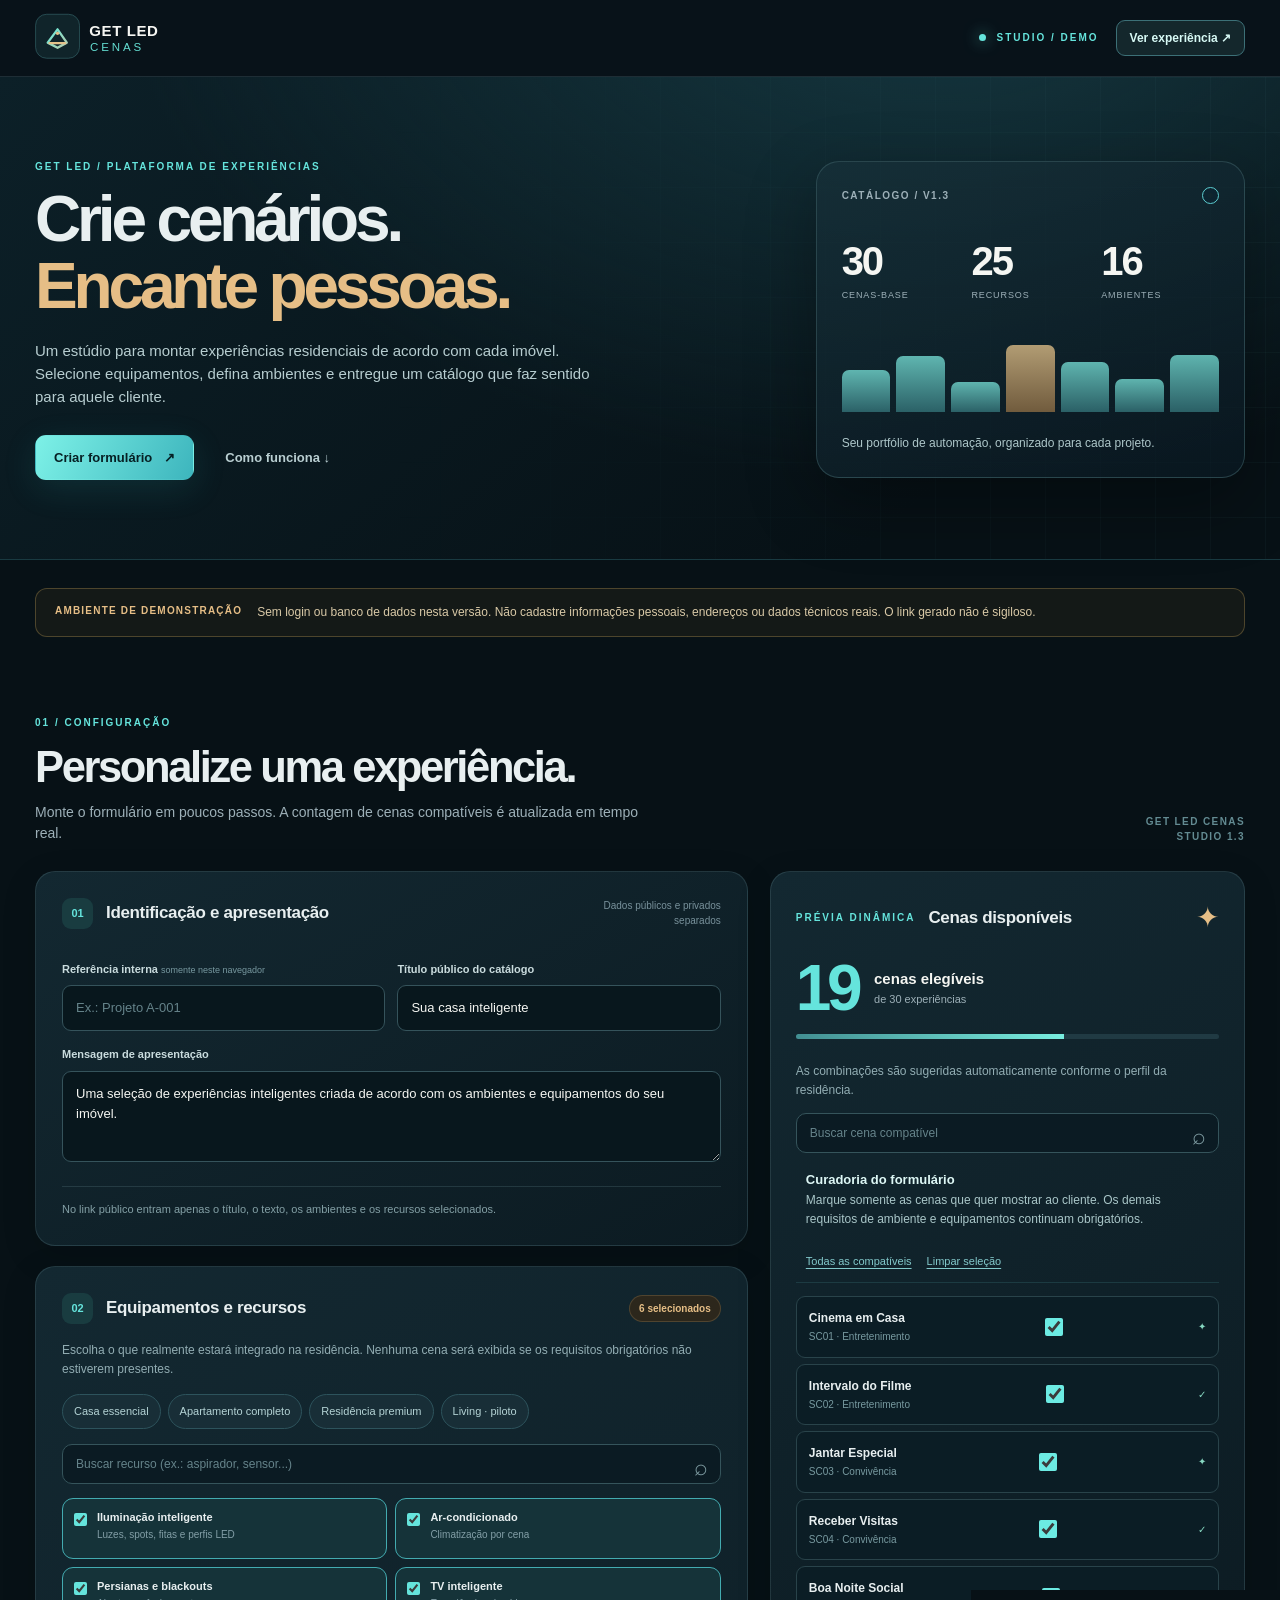
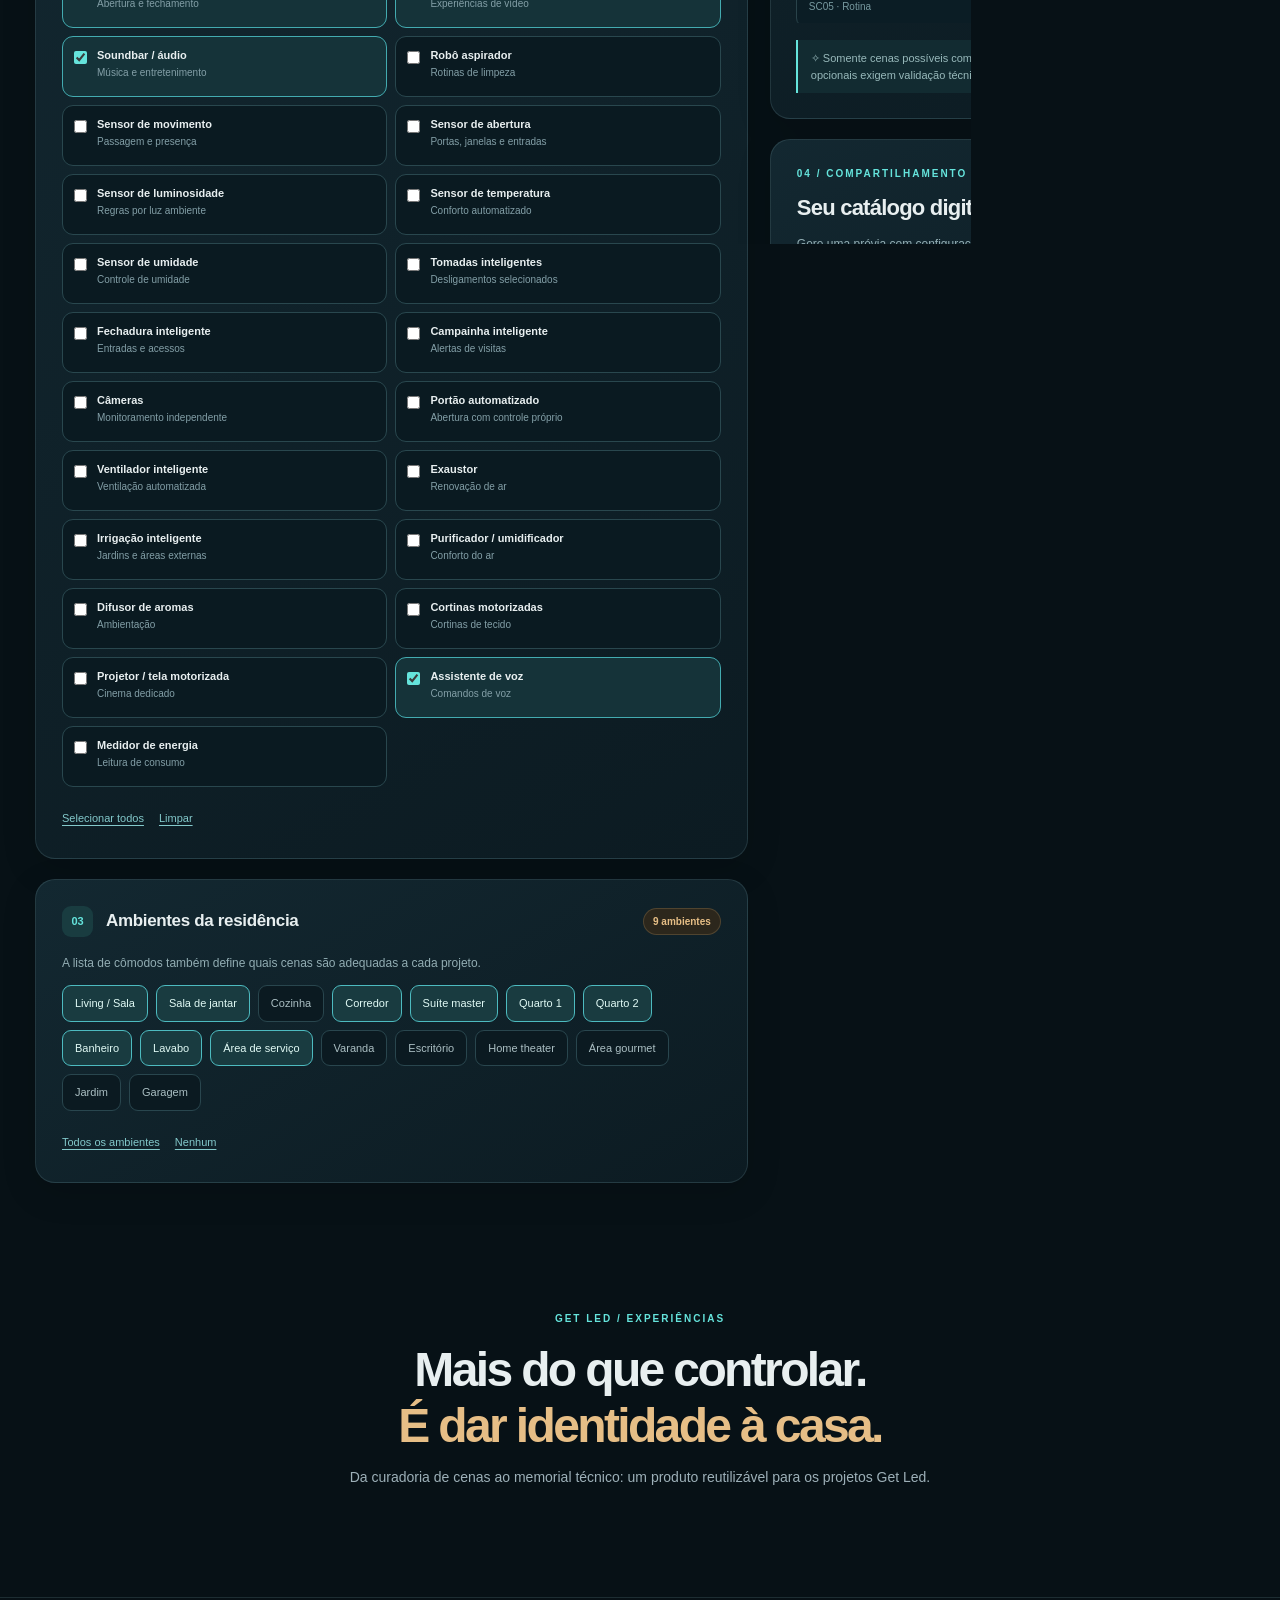
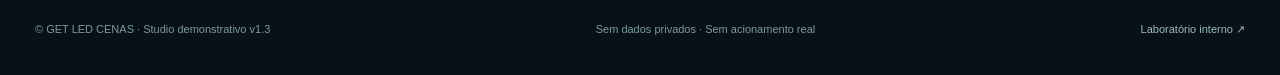
==== commit a1f9c253: "feat(get-led-cenas): v1.3 catalog-first scene curation, generic living pilot and reusable prompts" ====
--- a/get-led-cenas/index.html
+++ b/get-led-cenas/index.html
@@ -1,13 +1,13 @@
 <!doctype html>
-<html lang="pt-BR"><head><meta charset="utf-8"><meta name="viewport" content="width=device-width,initial-scale=1,viewport-fit=cover"><meta name="robots" content="noindex,nofollow"><meta name="theme-color" content="#081319"><meta name="description" content="GET LED CENAS: laboratório de criação de experiências inteligentes por ambiente."><title>GET LED CENAS — Studio de criação · v0.3</title><link rel="stylesheet" href="style.css"><link rel="stylesheet" href="style-v03.css"></head><body data-page="admin">
+<html lang="pt-BR"><head><meta charset="utf-8"><meta name="viewport" content="width=device-width,initial-scale=1,viewport-fit=cover"><meta name="robots" content="noindex,nofollow"><meta name="theme-color" content="#081319"><meta name="description" content="GET LED CENAS: laboratório de criação de experiências inteligentes por ambiente."><title>GET LED CENAS — Studio de criação · v1.3</title><link rel="stylesheet" href="style.css"><link rel="stylesheet" href="style-v03.css"><link rel="stylesheet" href="catalog-v13.css"></head><body data-page="admin">
 <header class="topbar"><div class="shell topbar-inner"><a class="brandlink" href="index.html" aria-label="Get Led Cenas"><img src="assets/logo.svg" class="brand" alt="GET LED CENAS"></a><div class="topbar-actions"><span class="topstatus"><i class="live-dot"></i> STUDIO / DEMO</span><a href="formulario.html" class="button outline small">Ver experiência ↗</a></div></div></header>
-<main><section class="admin-hero"><div class="shell hero-inner"><div><div class="eyebrow">GET LED / PLATAFORMA DE EXPERIÊNCIAS</div><h1>Crie cenários.<br><em>Encante pessoas.</em></h1><p>Um estúdio para montar experiências residenciais de acordo com cada imóvel. Selecione equipamentos, defina ambientes e entregue um catálogo que faz sentido para aquele cliente.</p><div class="hero-cta"><a href="#configuracao" class="button primary">Criar formulário <span>↗</span></a><a href="#compativel" class="button clear">Como funciona ↓</a></div></div><aside class="hero-showcase" aria-label="Indicadores da biblioteca"><div class="showcase-top"><span>PLATAFORMA / V0.3</span><span class="showcase-dot"></span></div><div class="showcase-stats"><div><strong>30</strong><span>CENAS-BASE</span></div><div><strong>25</strong><span>RECURSOS</span></div><div><strong>16</strong><span>AMBIENTES</span></div></div><div class="showcase-bars"><span></span><span></span><span></span><span></span><span></span><span></span><span></span></div><p>Seu portfólio de automação, organizado para cada projeto.</p></aside></div></section>
+<main><section class="admin-hero"><div class="shell hero-inner"><div><div class="eyebrow">GET LED / PLATAFORMA DE EXPERIÊNCIAS</div><h1>Crie cenários.<br><em>Encante pessoas.</em></h1><p>Um estúdio para montar experiências residenciais de acordo com cada imóvel. Selecione equipamentos, defina ambientes e entregue um catálogo que faz sentido para aquele cliente.</p><div class="hero-cta"><a href="#configuracao" class="button primary">Criar formulário <span>↗</span></a><a href="#compativel" class="button clear">Como funciona ↓</a></div></div><aside class="hero-showcase" aria-label="Indicadores da biblioteca"><div class="showcase-top"><span>CATÁLOGO / V1.3</span><span class="showcase-dot"></span></div><div class="showcase-stats"><div><strong>30</strong><span>CENAS-BASE</span></div><div><strong>25</strong><span>RECURSOS</span></div><div><strong>16</strong><span>AMBIENTES</span></div></div><div class="showcase-bars"><span></span><span></span><span></span><span></span><span></span><span></span><span></span></div><p>Seu portfólio de automação, organizado para cada projeto.</p></aside></div></section>
 <div class="shell"><div class="security-banner" role="note"><b>AMBIENTE DE DEMONSTRAÇÃO</b><span>Sem login ou banco de dados nesta versão. Não cadastre informações pessoais, endereços ou dados técnicos reais. O link gerado não é sigiloso.</span></div></div>
-<section class="shell studio-section" id="configuracao"><div class="section-heading"><div><span class="eyebrow">01 / CONFIGURAÇÃO</span><h2>Personalize uma experiência.</h2><p>Monte o formulário em poucos passos. A contagem de cenas compatíveis é atualizada em tempo real.</p></div><span class="version-mark">GET LED CENAS<br>STUDIO 0.3</span></div>
+<section class="shell studio-section" id="configuracao"><div class="section-heading"><div><span class="eyebrow">01 / CONFIGURAÇÃO</span><h2>Personalize uma experiência.</h2><p>Monte o formulário em poucos passos. A contagem de cenas compatíveis é atualizada em tempo real.</p></div><span class="version-mark">GET LED CENAS<br>STUDIO 1.3</span></div>
 <div class="admin-grid"><div class="stack"><section class="glass-panel"><div class="panel-head"><div><span class="step-badge">01</span><h3>Identificação e apresentação</h3></div><span class="subtle">Dados públicos e privados separados</span></div><div class="fields two-fields"><label class="field"><span>Referência interna <small>somente neste navegador</small></span><input id="internalName" placeholder="Ex.: Projeto A-001" maxlength="80" autocomplete="off"></label><label class="field"><span>Título público do catálogo</span><input id="publicTitle" placeholder="Ex.: Sua casa inteligente" value="Sua casa inteligente" maxlength="65"></label></div><label class="field"><span>Mensagem de apresentação</span><textarea id="welcome" maxlength="250">Uma seleção de experiências inteligentes criada de acordo com os ambientes e equipamentos do seu imóvel.</textarea></label><div class="note-inline">No link público entram apenas o título, o texto, os ambientes e os recursos selecionados.</div></section>
-<section class="glass-panel"><div class="panel-head"><div><span class="step-badge">02</span><h3>Equipamentos e recursos</h3></div><span class="number-pill" id="equipmentCount">0 escolhidos</span></div><p class="panel-copy">Escolha o que realmente estará integrado na residência. Nenhuma cena será exibida se os requisitos obrigatórios não estiverem presentes.</p><div class="preset-row" id="presets"><button class="preset" data-preset="basico" type="button">Casa essencial</button><button class="preset" data-preset="apartamento" type="button">Apartamento completo</button><button class="preset" data-preset="premium" type="button">Residência premium</button></div><div class="search-wrap"><input id="equipmentSearch" class="search" type="search" placeholder="Buscar recurso (ex.: aspirador, sensor...)" aria-label="Buscar equipamento"><span aria-hidden="true">⌕</span></div><div id="equipmentOptions" class="options-grid"></div><div class="list-tools"><button id="selectEquipmentAll" class="text-button" type="button">Selecionar todos</button><button id="clearEquipment" class="text-button" type="button">Limpar</button></div></section>
+<section class="glass-panel"><div class="panel-head"><div><span class="step-badge">02</span><h3>Equipamentos e recursos</h3></div><span class="number-pill" id="equipmentCount">0 escolhidos</span></div><p class="panel-copy">Escolha o que realmente estará integrado na residência. Nenhuma cena será exibida se os requisitos obrigatórios não estiverem presentes.</p><div class="preset-row" id="presets"><button class="preset" data-preset="basico" type="button">Casa essencial</button><button class="preset" data-preset="apartamento" type="button">Apartamento completo</button><button class="preset" data-preset="premium" type="button">Residência premium</button><button class="preset" data-preset="living_pilot" type="button">Living · piloto</button></div><div class="search-wrap"><input id="equipmentSearch" class="search" type="search" placeholder="Buscar recurso (ex.: aspirador, sensor...)" aria-label="Buscar equipamento"><span aria-hidden="true">⌕</span></div><div id="equipmentOptions" class="options-grid"></div><div class="list-tools"><button id="selectEquipmentAll" class="text-button" type="button">Selecionar todos</button><button id="clearEquipment" class="text-button" type="button">Limpar</button></div></section>
 <section class="glass-panel"><div class="panel-head"><div><span class="step-badge">03</span><h3>Ambientes da residência</h3></div><span class="number-pill" id="roomCount">0 selecionados</span></div><p class="panel-copy">A lista de cômodos também define quais cenas são adequadas a cada projeto.</p><div class="room-options" id="roomOptions"></div><div class="list-tools"><button id="selectRoomsAll" class="text-button" type="button">Todos os ambientes</button><button id="clearRooms" class="text-button" type="button">Nenhum</button></div></section></div>
-<aside class="sticky-rail" id="compativel"><section class="glass-panel compatible-panel"><div class="panel-head"><div><span class="eyebrow">PRÉVIA DINÂMICA</span><h3>Cenas disponíveis</h3></div><span class="preview-spark">✦</span></div><div class="big-metric"><strong id="sceneCount">0</strong><div><span>cenas elegíveis</span><small>de 30 experiências</small></div></div><div class="meter"><div id="coverage"></div></div><p class="panel-copy">As combinações são sugeridas automaticamente conforme o perfil da residência.</p><div class="search-wrap slim"><input id="sceneSearch" class="search" type="search" placeholder="Buscar cena compatível" aria-label="Buscar cena compatível"><span aria-hidden="true">⌕</span></div><div id="scenePreview" class="preview-list" aria-live="polite"></div><div class="rail-tip">✧ Somente cenas possíveis com a seleção atual são exibidas. Funções opcionais exigem validação técnica.</div></section>
+<aside class="sticky-rail" id="compativel"><section class="glass-panel compatible-panel"><div class="panel-head"><div><span class="eyebrow">PRÉVIA DINÂMICA</span><h3>Cenas disponíveis</h3></div><span class="preview-spark">✦</span></div><div class="big-metric"><strong id="sceneCount">0</strong><div><span>cenas elegíveis</span><small>de 30 experiências</small></div></div><div class="meter"><div id="coverage"></div></div><p class="panel-copy">As combinações são sugeridas automaticamente conforme o perfil da residência.</p><div class="search-wrap slim"><input id="sceneSearch" class="search" type="search" placeholder="Buscar cena compatível" aria-label="Buscar cena compatível"><span aria-hidden="true">⌕</span></div><div class="scene-curation-info"><strong>Curadoria do formulário</strong><p>Marque somente as cenas que quer mostrar ao cliente. Os demais requisitos de ambiente e equipamentos continuam obrigatórios.</p><div class="list-tools"><button type="button" id="selectScenesAll" class="text-button">Todas as compatíveis</button><button type="button" id="selectScenesNone" class="text-button">Limpar seleção</button></div></div><div id="scenePreview" class="preview-list" aria-live="polite"></div><div class="rail-tip">✧ Somente cenas possíveis com a seleção atual são exibidas. Funções opcionais exigem validação técnica.</div></section>
 <section class="glass-panel release-panel" id="publicacao"><div class="eyebrow">04 / COMPARTILHAMENTO</div><h3>Seu catálogo digital.</h3><p class="panel-copy">Gere uma prévia com configuração pública e compartilhe para testar no celular.</p><div class="release-actions"><button id="makeLink" class="button primary full" type="button">Gerar link do formulário ↗</button><button id="saveDraft" class="button outline full" type="button">Salvar rascunho local</button></div><div id="linkBox" class="link-result hidden"><label for="generatedLink">LINK GERADO</label><input id="generatedLink" readonly aria-label="Link de demonstração gerado"><div class="release-actions"><button id="copyLink" class="button outline small" type="button">Copiar link</button><button id="openLink" class="button outline small" type="button">Abrir</button><button id="whatsappLink" class="button primary small" type="button">WhatsApp ↗</button></div><p>O endereço contém uma configuração pública legível, não um cadastro seguro. Nenhuma aprovação é registrada num servidor.</p></div></section><section class="glass-panel history-panel" id="historico"><div class="panel-head"><div><span class="eyebrow">05 / FORMULÁRIOS CRIADOS</span><h3>Biblioteca de links</h3></div><span id="historyCount" class="number-pill">0 salvos</span></div><p class="panel-copy">Acesse formulários anteriores com um toque. Histórico salvo <b>somente neste navegador</b> e neste perfil.</p><label class="field"><span>Buscar por referência ou título</span><input id="historySearch" type="search" placeholder="Encontre um formulário..." autocomplete="off"></label><div id="historyList" class="history-list" aria-live="polite"></div><div class="note-inline">Demonstração local: limpar os dados do navegador apaga este histórico. Futuramente, os links serão sincronizados em uma conta Get Led autenticada.</div></section></aside></div></section>
-<section class="outro shell"><span class="eyebrow">GET LED / EXPERIÊNCIAS</span><h2>Mais do que controlar.<br><em>É dar identidade à casa.</em></h2><p>Da curadoria de cenas ao memorial técnico: um produto reutilizável para os projetos Get Led.</p></section></main><footer class="footer"><div class="shell footer-flex"><span>© GET LED CENAS · Studio demonstrativo v0.3</span><span>Sem dados privados · Sem acionamento real</span></div></footer><div id="toast" class="toast" role="status" aria-live="polite"></div>
+<section class="outro shell"><span class="eyebrow">GET LED / EXPERIÊNCIAS</span><h2>Mais do que controlar.<br><em>É dar identidade à casa.</em></h2><p>Da curadoria de cenas ao memorial técnico: um produto reutilizável para os projetos Get Led.</p></section></main><footer class="footer"><div class="shell footer-flex"><span>© GET LED CENAS · Studio demonstrativo v1.3</span><span>Sem dados privados · Sem acionamento real</span><a href="video-lab.html" class="internal-lab-link">Laboratório interno ↗</a></div></footer><div id="toast" class="toast" role="status" aria-live="polite"></div>
 <script src="data.js" defer></script><script src="common.js" defer></script><script src="painel.js" defer></script></body></html>
--- a/get-led-cenas/style.css
+++ b/get-led-cenas/style.css
@@ -1,9 +1,8 @@
-@import url('https://fonts.googleapis.com/css2?family=DM+Sans:wght@400;500;600;700&family=Manrope:wght@400;500;600;700;800&display=swap');
 :root{--bg:#071116;--surface:#0e1c24;--surface2:#10242c;--surface3:#142b33;--line:rgba(160,214,218,.14);--mint:#65e4dc;--mint2:#38b5bb;--gold:#e6be86;--white:#f5f6f2;--muted:#9db0b8;--text:#e8eff0;--shadow:0 24px 70px #0005}*{box-sizing:border-box}html{scroll-behavior:smooth;scroll-padding-top:82px}body{margin:0;background:var(--bg);color:var(--text);font-family:'DM Sans',Inter,Arial,sans-serif;line-height:1.52;overflow-x:hidden}button,input,textarea{font:inherit}button{cursor:pointer}a{color:inherit;text-decoration:none}button:focus-visible,a:focus-visible,input:focus-visible,textarea:focus-visible{outline:2px solid var(--mint);outline-offset:3px}h1,h2,h3,h4{font-family:'Manrope','DM Sans',sans-serif}h1,h2,h3,p{margin-top:0}.shell{width:min(1210px,calc(100% - 68px));margin:0 auto}.topbar{position:sticky;top:0;background:#09131aee;backdrop-filter:blur(24px);border-bottom:1px solid var(--line);z-index:50}.topbar-inner{height:76px;display:flex;justify-content:space-between;align-items:center;gap:16px}.brandlink{display:inline-flex;align-items:center}.brand{width:190px;max-height:50px;object-fit:contain;object-position:left}.topbar-actions{display:flex;align-items:center;gap:17px}.topnav{color:var(--muted);font-size:13px}.topnav:hover{color:var(--white)}.topstatus,.eyebrow{color:var(--mint);font-weight:700;font-size:10px;letter-spacing:.2em;text-transform:uppercase}.topstatus{display:flex;align-items:center;gap:10px}.live-dot{height:7px;width:7px;border-radius:50%;background:var(--mint);box-shadow:0 0 15px #65e4dcbb;display:inline-block;vertical-align:middle}.button{border-radius:11px;padding:12px 18px;display:inline-flex;align-items:center;justify-content:center;gap:12px;min-height:45px;border:1px solid transparent;font-size:13px;font-weight:700;transition:background .2s,transform .2s,border .2s;white-space:nowrap}.button:hover{transform:translateY(-1px)}.button.primary{background:linear-gradient(115deg,#7df1e7,#3db5bd);color:#062024;box-shadow:0 9px 34px #31c0c521}.button.outline{color:#d7f9f5;border-color:#3c7077;background:#14272c}.button.outline:hover{background:#19373c}.button.clear{color:#b9ced1;background:transparent}.button.small{min-height:36px;padding:8px 13px;font-size:12px;border-radius:9px}.button.full{width:100%}.button[disabled]{cursor:not-allowed;opacity:.48;transform:none}.nav-count{font-size:11px;min-width:18px;border-radius:6px;color:#082126;background:var(--mint);text-align:center;padding:1px 5px}.admin-hero{position:relative;background:radial-gradient(ellipse at 73% -30%,#163a43,transparent 62%),linear-gradient(140deg,#0c2028,#071116 77%);border-bottom:1px solid #193a41;isolation:isolate}.admin-hero:after{content:'';position:absolute;inset:0;background-image:linear-gradient(#74c1c30b 1px,transparent 1px),linear-gradient(90deg,#74c1c30b 1px,transparent 1px);background-size:55px 55px;mask-image:linear-gradient(90deg,transparent 28%,black);z-index:-1}.hero-inner{padding-top:82px;padding-bottom:79px;display:grid;grid-template-columns:minmax(0,1.25fr) minmax(340px,.75fr);gap:65px;align-items:center}.admin-hero h1{font-size:clamp(42px,5vw,72px);font-weight:600;letter-spacing:-.065em;line-height:1.04;margin:12px 0 21px}.admin-hero h1 em,.outro h2 em,.client-hero h1 em{font-style:normal;color:var(--gold)}.admin-hero p{color:#b7cdd0;font-size:15px;max-width:560px}.hero-cta{display:flex;gap:12px;flex-wrap:wrap;margin-top:26px}.hero-showcase{border:1px solid #41646a88;background:linear-gradient(156deg,#173039bb,#0a1923bb);border-radius:23px;padding:25px;box-shadow:var(--shadow)}.showcase-top{display:flex;justify-content:space-between;align-items:center;color:var(--muted);font-size:10px;letter-spacing:.15em;font-weight:700}.showcase-dot{border:1px solid #5ccdd1;border-radius:50%;height:17px;width:17px;box-shadow:inset 0 0 0 5px #0c2430}.showcase-stats{display:grid;grid-template-columns:repeat(3,1fr);gap:12px;margin:37px 0}.showcase-stats strong{display:block;color:var(--white);font:700 40px/1 'Manrope',sans-serif;letter-spacing:-.05em}.showcase-stats span{color:var(--muted);font-size:9px;letter-spacing:.1em}.showcase-bars{display:flex;gap:6px;align-items:flex-end;height:70px}.showcase-bars span{flex:1;height:60%;background:linear-gradient(#7ae6dc,#35777c);border-radius:7px 7px 0 0;opacity:.75}.showcase-bars span:nth-child(2){height:80%}.showcase-bars span:nth-child(3){height:43%}.showcase-bars span:nth-child(4){height:96%;background:linear-gradient(#e8c58c,#927045)}.showcase-bars span:nth-child(5){height:72%}.showcase-bars span:nth-child(6){height:48%}.showcase-bars span:nth-child(7){height:82%}.hero-showcase p{font-size:12px;color:#aec7ca;margin:22px 0 0}.security-banner{margin:28px 0 0;background:#2c291b61;border:1px solid #a4874b66;border-radius:12px;padding:14px 19px;display:flex;align-items:flex-start;gap:15px;color:#d9c9a7;font-size:12px}.security-banner b{flex-shrink:0;font-size:10px;letter-spacing:.12em;color:var(--gold)}.studio-section{padding-top:72px;padding-bottom:80px}.section-heading{display:flex;justify-content:space-between;align-items:end;gap:20px;margin-bottom:26px}.section-heading h2{font-size:clamp(30px,3.4vw,47px);letter-spacing:-.055em;line-height:1.13;font-weight:600;margin:10px 0}.section-heading p{font-size:14px;color:var(--muted);max-width:615px;margin-bottom:0}.version-mark{text-align:right;color:#638b92;font-size:10px;font-weight:800;letter-spacing:.14em}.admin-grid{display:grid;grid-template-columns:minmax(0,1.2fr) minmax(330px,.8fr);gap:22px;align-items:start}.stack{display:grid;gap:20px}.glass-panel{background:linear-gradient(150deg,#132831,#0c1b22);border:1px solid var(--line);border-radius:20px;padding:26px;min-width:0;box-shadow:0 10px 35px #00000022}.panel-head{display:flex;justify-content:space-between;gap:12px;align-items:center;margin-bottom:17px}.panel-head>div{display:flex;align-items:center;gap:13px;min-width:0}.panel-head h3{margin:0;font-size:17px;font-weight:650;letter-spacing:-.02em}.panel-head .subtle{color:#78919b;font-size:10px;max-width:148px;text-align:right}.step-badge{width:31px;height:31px;border-radius:9px;background:#193c40;color:var(--mint);display:grid;place-items:center;font-size:11px;font-weight:800}.number-pill{display:inline-flex;align-items:center;color:var(--gold);border:1px solid #88734d63;background:#2c271c;border-radius:100px;padding:5px 9px;font-size:10px;white-space:nowrap;font-weight:700}.fields.two-fields{display:grid;grid-template-columns:1fr 1fr;gap:12px}.field{display:block;margin:15px 0 0}.field>span{display:block;color:#cadcde;font-size:11px;font-weight:700;margin-bottom:8px}.field>span small{font-size:9px;color:#7899a0;font-weight:500}.field input,.field textarea{background:#08171d;width:100%;border:1px solid #35535b;color:var(--white);padding:12px 13px;min-height:45px;border-radius:9px;outline:0;font-size:13px;transition:border .2s}.field input:focus,.field textarea:focus,.search:focus{border-color:var(--mint)}.field textarea{min-height:91px;resize:vertical}.field input::placeholder,.field textarea::placeholder,.search::placeholder{color:#65838a}.note-inline{font-size:11px;line-height:1.6;color:#84a0a6;border-top:1px solid var(--line);margin-top:17px;padding-top:14px}.panel-copy{font-size:12px;color:#92adb3;line-height:1.6}.preset-row{display:flex;flex-wrap:wrap;gap:7px;margin:15px 0}.preset{background:#182e37;border:1px solid #2d535c;border-radius:99px;color:#b4d3d5;padding:8px 11px;font-size:11px}.preset:hover,.preset.active{background:var(--gold);border-color:var(--gold);color:#2b2115}.search-wrap{position:relative}.search{width:100%;background:#0b1b23;border:1px solid #35545b;border-radius:10px;color:#eaf5f2;min-height:40px;padding:10px 40px 10px 13px;outline:0;font-size:12px}.search-wrap>span{position:absolute;right:13px;top:6px;font-size:23px;color:#7d9aa0;pointer-events:none}.options-grid{display:grid;grid-template-columns:1fr 1fr;gap:8px;margin-top:14px}.option{display:flex;align-items:flex-start;gap:10px;background:#0a1a21;border:1px solid #29474e;border-radius:11px;padding:11px;cursor:pointer;min-height:61px;transition:border .16s,background .16s}.option:hover{border-color:#5a9c9f}.option:has(input:checked){border-color:#43abb0;background:#153339}.option input{accent-color:var(--mint);flex-shrink:0;margin:3px 0 0}.option strong{font-size:11px;font-weight:700;display:block;line-height:1.35}.option small{display:block;color:#839fa7;font-size:10px;line-height:1.35;margin-top:3px}.option.filtered-out{display:none}.room-options{display:flex;gap:8px;flex-wrap:wrap}.room-option{position:relative}.room-option input{position:absolute;opacity:0;width:1px;height:1px}.room-option span{display:block;background:#0b1a21;border:1px solid #29464e;color:#abbfc3;font-size:11px;padding:9px 12px;border-radius:9px;cursor:pointer}.room-option input:checked+span{border-color:#4dbbc0;background:#193b40;color:#e1faf5}.room-option input:focus-visible+span{outline:2px solid var(--mint);outline-offset:3px}.list-tools{display:flex;gap:15px;margin-top:18px}.text-button{background:transparent;border:0;color:#83c9cb;font-size:11px;padding:5px 0;text-decoration:underline;text-underline-offset:3px}.sticky-rail{display:grid;gap:20px;position:sticky;top:97px}.compatible-panel{padding:25px}.preview-spark{font-size:28px;color:var(--gold)}.big-metric{display:flex;align-items:center;gap:16px;margin:10px 0}.big-metric strong{font:700 64px/1 'Manrope',sans-serif;letter-spacing:-.07em;color:var(--mint)}.big-metric span,.big-metric small{display:block}.big-metric span{color:var(--white);font-size:15px;font-weight:700}.big-metric small{color:var(--muted);font-size:11px}.meter{height:5px;background:#203a43;overflow:hidden;border-radius:10px;margin:14px 0 23px}.meter div{height:100%;background:linear-gradient(90deg,#428f92,#78eddf);width:0;transition:.35s}.preview-list{margin-top:13px;max-height:327px;overflow:auto;display:grid;gap:6px;scrollbar-color:#487880 transparent;scrollbar-width:thin}.preview-item{display:flex;justify-content:space-between;gap:10px;align-items:center;padding:12px;background:#0b1d25;border:1px solid #29434a;border-radius:9px}.preview-item b{display:block;font-size:12px}.preview-item small{display:block;color:#789aa0;font-size:10px;margin-top:2px}.preview-item .ok{color:#87d8c2;font-size:10px}.rail-tip{background:#122b31;border-left:2px solid var(--mint);padding:10px 13px;color:#98b9bb;font-size:11px;line-height:1.5;margin-top:17px;border-radius:0 9px 9px 0}.release-panel h3{font-size:22px;letter-spacing:-.035em;margin:10px 0}.release-actions{display:flex;flex-wrap:wrap;gap:8px;margin-top:14px}.link-result{padding:15px;margin-top:18px;border:1px dashed #48747d;background:#102c32;border-radius:12px;word-break:break-all}.link-result label{display:block;color:var(--mint);font-size:10px;letter-spacing:.12em;font-weight:700}.link-result input{width:100%;margin-top:8px;background:#071b22;border:1px solid #41666f;padding:10px;color:var(--text);border-radius:7px;font-size:11px}.link-result p{font-size:11px;color:#91abb1;margin:12px 0 0}.outro{padding:42px 0 95px;text-align:center}.outro h2{font-size:clamp(30px,4vw,48px);font-weight:560;letter-spacing:-.055em;line-height:1.16;margin:13px 0}.outro p{color:var(--muted);font-size:14px}.footer{border-top:1px solid var(--line);padding:23px 0 37px;color:#7d9aa3;font-size:11px}.footer-flex{display:flex;justify-content:space-between;gap:15px}.hidden{display:none!important}.toast{position:fixed;bottom:24px;left:50%;transform:translate(-50%,100px);background:#113338;border:1px solid #4cb6b1;color:#d8f7f2;font-size:12px;box-shadow:var(--shadow);padding:12px 17px;border-radius:12px;z-index:120;pointer-events:none;transition:.23s;opacity:0;text-align:center;max-width:calc(100vw - 24px)}.toast.show{transform:translate(-50%,0);opacity:1}
 /* EXPERIENCE — CUSTOMER */
-.client-hero{min-height:530px;position:relative;background:#08141b;isolation:isolate;display:flex;align-items:center;overflow:hidden}.client-hero-image{position:absolute;inset:0;z-index:-3;background-image:linear-gradient(90deg,#071116 0%,#071116ef 27%,#071116b0 47%,transparent 92%),linear-gradient(0deg,#071116 0%,transparent 37%),url('assets/living.webp');background-position:center;background-size:cover}.client-hero:before{content:'';position:absolute;inset:0;z-index:-2;background:linear-gradient(110deg,transparent 40%,#49cad611 100%)}.client-hero-content{padding-top:68px;padding-bottom:78px}.client-hero h1{font-size:clamp(44px,5.7vw,74px);line-height:1.05;letter-spacing:-.075em;font-weight:600;max-width:620px;margin:20px 0}.client-hero p{max-width:515px;font-size:16px;color:#c0d0d2}.hero-client-meta{display:flex;flex-wrap:wrap;gap:9px;margin-top:22px}.meta-badge{color:#d0dfe0;background:#153039dd;border:1px solid #4b6f74a1;padding:7px 11px;border-radius:99px;font-size:11px;display:flex;align-items:center;gap:7px}.meta-badge b{color:#fff}.hero-watermark{position:absolute;right:29px;bottom:29px;color:#ecfffeb0;font-size:9px;letter-spacing:.2em;font-weight:700}.experience-layout{display:grid;grid-template-columns:minmax(0,1.25fr) minmax(315px,.75fr);gap:18px}.studio{position:relative;overflow:hidden;min-height:475px;border:1px solid #3b646d;border-radius:19px;background:#122931;isolation:isolate}.studio-image{position:absolute;inset:0;background:url('assets/living.webp') center/cover;filter:brightness(.95);transition:filter 1.4s;z-index:-5}.studio-overlay{position:absolute;inset:0;background:#020d19;opacity:.18;transition:opacity 1.3s;z-index:-4}.studio-glow{position:absolute;inset:0;background:radial-gradient(ellipse at 52% 65%,#e1ae6070,transparent 58%);opacity:0;mix-blend-mode:screen;transition:opacity 1.2s;z-index:-3}.studio-tv{position:absolute;top:24%;left:6%;height:22%;width:23%;background:radial-gradient(ellipse,#59b9d988,#132f60aa,transparent 72%);opacity:0;transition:opacity 1s;z-index:-2}.studio-curtain{position:absolute;top:4%;right:1%;height:71%;width:31%;background:repeating-linear-gradient(90deg,#223139f5 0 6%,#12212be5 8% 11%,#26353ff5 14%);transform:translateX(115%);transition:transform 1.3s cubic-bezier(.2,.8,.25,1);border-left:2px solid #52636a88;box-shadow:-20px 0 30px #0006;z-index:-1}.studio.closed .studio-curtain{transform:translateX(0)}.studio.cinema .studio-image,.studio.noite .studio-image{filter:brightness(.29) saturate(.8)}.studio.jantar .studio-image{filter:brightness(.68) sepia(.14)}.studio.manha .studio-image{filter:brightness(1.2) saturate(1.08)}.studio.cinema .studio-overlay,.studio.noite .studio-overlay{opacity:.5}.studio.jantar .studio-glow{opacity:.58}.studio.cinema .studio-glow{opacity:.18;background:radial-gradient(ellipse at 55% 65%,#40b9d477,transparent 58%)}.studio.cinema .studio-tv{opacity:1}.studio.leitura .studio-glow,.studio.banho .studio-glow{opacity:.4}.stage-pill{position:absolute;top:19px;left:19px;padding:9px 12px;border:1px solid #7cd7d989;background:#061922da;border-radius:99px;color:#e2fffd;font-size:9px;font-weight:700;letter-spacing:.06em;display:flex;align-items:center;gap:8px}.studio-caption{position:absolute;bottom:0;left:0;right:0;padding:96px 24px 27px;background:linear-gradient(transparent,#050b10e8);pointer-events:none}.studio-caption span{font-size:9px;font-weight:800;letter-spacing:.18em;color:var(--gold)}.studio-caption h3{font-size:31px;margin:4px 0 0;font-weight:560;letter-spacing:-.04em}.scene-console h3{font-size:22px;margin:12px 0}.sim-buttons{display:flex;gap:7px;flex-wrap:wrap;margin-top:14px}.sim-choice{background:#0d2830;border:1px solid #385e65;color:#9fc4c8;padding:8px 11px;font-size:11px;border-radius:99px;line-height:1.25}.sim-choice.active{background:var(--mint);border-color:var(--mint);color:#09343b;font-weight:700}.scene-explain{font-size:14px;color:#bed1d2;line-height:1.65;margin:23px 0}.device-state{display:grid;gap:0;margin-top:20px}.device-state span{display:flex;justify-content:space-between;gap:12px;align-items:center;border-top:1px solid var(--line);padding:11px 0;color:#98b2b7;font-size:12px}.device-state b{font-size:12px;color:#e7f6f3;font-weight:650;text-align:right}.console-actions{display:flex;flex-wrap:wrap;gap:8px;margin-top:20px}.console-actions>*{flex:1}.technical-note{margin-top:19px;font-size:11px;line-height:1.5;color:#7f9ea5}.catalog-section{background:linear-gradient(#0c1b23,#071116);padding:76px 0 82px}.catalog-toolbar{display:flex;gap:18px;align-items:center;justify-content:space-between;margin-bottom:22px}.filter-strip{display:flex;flex-wrap:wrap;gap:7px}.filter{font-size:11px;color:#b1c8ca;border:1px solid #3b5d63;background:#11252e;border-radius:100px;padding:8px 12px}.filter.active{background:var(--gold);color:#302519;border-color:var(--gold);font-weight:700}.catalog-search{max-width:265px;width:100%;flex-shrink:0}.scene-cards{display:grid;grid-template-columns:repeat(3,minmax(0,1fr));gap:14px}.scene-card{min-height:258px;background:linear-gradient(150deg,#142b33,#0b1920);border:1px solid #30525a;border-radius:17px;padding:19px;display:flex;flex-direction:column;position:relative;transition:border .2s,transform .2s}.scene-card:hover{border-color:#56aeb2;transform:translateY(-3px)}.scene-card.selected{border-color:var(--mint);box-shadow:inset 0 0 0 1px #3ab7b040}.tile-header{display:flex;align-items:center;justify-content:space-between;gap:10px}.scene-card .scene-id{font-size:10px;color:var(--mint);letter-spacing:.14em;font-weight:800}.scene-card .cat-chip{font-size:9px;color:var(--gold);font-weight:700}.scene-card h3{font-weight:650;font-size:19px;letter-spacing:-.03em;line-height:1.3;margin:18px 0 9px}.scene-card p{font-size:12px;color:#acc4c7;line-height:1.65;margin:0 0 22px}.scene-card .scene-optional{font-size:10px;color:#84a6aa;margin-top:auto;margin-bottom:12px}.scene-card button{width:100%;margin-top:auto}.catalog-empty{text-align:center;padding:36px;border:1px dashed #365a63;border-radius:14px;color:var(--muted)}.load-more{display:flex;margin:25px auto 0}.choices-section{padding-bottom:100px}.choices-layout{display:grid;grid-template-columns:1.1fr .9fr;gap:19px}.choices-layout h3{font-size:20px;margin-bottom:16px;font-weight:650}.choice-star{color:var(--gold);font-size:24px}.choices-list{display:grid;gap:8px}.line-item{display:flex;justify-content:space-between;align-items:center;gap:12px;border:1px solid #2e5058;background:#0b1d25;padding:12px 13px;border-radius:10px}.line-item strong{font-size:12px;display:block}.line-item small{font-size:10px;color:#83a5a9}.line-item button{font-size:10px;padding:6px 10px;min-height:0}.empty{color:#8faab1;font-size:13px;padding:28px 12px;text-align:center;border:1px dashed #31515b;border-radius:12px}.mobile-dock{display:none}
+.client-hero{min-height:530px;position:relative;background:#08141b;isolation:isolate;display:flex;align-items:center;overflow:hidden}.client-hero-image{position:absolute;inset:0;z-index:-3;background-image:linear-gradient(90deg,#071116 0%,#071116ef 27%,#071116b0 47%,transparent 92%),linear-gradient(0deg,#071116 0%,transparent 37%),url('assets/sala-premium.webp');background-position:center;background-size:cover}.client-hero:before{content:'';position:absolute;inset:0;z-index:-2;background:linear-gradient(110deg,transparent 40%,#49cad611 100%)}.client-hero-content{padding-top:68px;padding-bottom:78px}.client-hero h1{font-size:clamp(44px,5.7vw,74px);line-height:1.05;letter-spacing:-.075em;font-weight:600;max-width:620px;margin:20px 0}.client-hero p{max-width:515px;font-size:16px;color:#c0d0d2}.hero-client-meta{display:flex;flex-wrap:wrap;gap:9px;margin-top:22px}.meta-badge{color:#d0dfe0;background:#153039dd;border:1px solid #4b6f74a1;padding:7px 11px;border-radius:99px;font-size:11px;display:flex;align-items:center;gap:7px}.meta-badge b{color:#fff}.hero-watermark{position:absolute;right:29px;bottom:29px;color:#ecfffeb0;font-size:9px;letter-spacing:.2em;font-weight:700}.experience-layout{display:grid;grid-template-columns:minmax(0,1.25fr) minmax(315px,.75fr);gap:18px}.studio{position:relative;overflow:hidden;min-height:475px;border:1px solid #3b646d;border-radius:19px;background:#122931;isolation:isolate}.studio-image{position:absolute;inset:0;background:url('assets/sala-premium.webp') center/cover;filter:brightness(.95);transition:filter 1.4s;z-index:-5}.studio-overlay{position:absolute;inset:0;background:#020d19;opacity:.18;transition:opacity 1.3s;z-index:-4}.studio-glow{position:absolute;inset:0;background:radial-gradient(ellipse at 52% 65%,#e1ae6070,transparent 58%);opacity:0;mix-blend-mode:screen;transition:opacity 1.2s;z-index:-3}.studio-tv{position:absolute;top:24%;left:6%;height:22%;width:23%;background:radial-gradient(ellipse,#59b9d988,#132f60aa,transparent 72%);opacity:0;transition:opacity 1s;z-index:-2}.studio-curtain{position:absolute;top:4%;right:1%;height:71%;width:31%;background:repeating-linear-gradient(90deg,#223139f5 0 6%,#12212be5 8% 11%,#26353ff5 14%);transform:translateX(115%);transition:transform 1.3s cubic-bezier(.2,.8,.25,1);border-left:2px solid #52636a88;box-shadow:-20px 0 30px #0006;z-index:-1}.studio.closed .studio-curtain{transform:translateX(0)}.studio.cinema .studio-image,.studio.noite .studio-image{filter:brightness(.29) saturate(.8)}.studio.jantar .studio-image{filter:brightness(.68) sepia(.14)}.studio.manha .studio-image{filter:brightness(1.2) saturate(1.08)}.studio.cinema .studio-overlay,.studio.noite .studio-overlay{opacity:.5}.studio.jantar .studio-glow{opacity:.58}.studio.cinema .studio-glow{opacity:.18;background:radial-gradient(ellipse at 55% 65%,#40b9d477,transparent 58%)}.studio.cinema .studio-tv{opacity:1}.studio.leitura .studio-glow,.studio.banho .studio-glow{opacity:.4}.stage-pill{position:absolute;top:19px;left:19px;padding:9px 12px;border:1px solid #7cd7d989;background:#061922da;border-radius:99px;color:#e2fffd;font-size:9px;font-weight:700;letter-spacing:.06em;display:flex;align-items:center;gap:8px}.studio-caption{position:absolute;bottom:0;left:0;right:0;padding:96px 24px 27px;background:linear-gradient(transparent,#050b10e8);pointer-events:none}.studio-caption span{font-size:9px;font-weight:800;letter-spacing:.18em;color:var(--gold)}.studio-caption h3{font-size:31px;margin:4px 0 0;font-weight:560;letter-spacing:-.04em}.scene-console h3{font-size:22px;margin:12px 0}.sim-buttons{display:flex;gap:7px;flex-wrap:wrap;margin-top:14px}.sim-choice{background:#0d2830;border:1px solid #385e65;color:#9fc4c8;padding:8px 11px;font-size:11px;border-radius:99px;line-height:1.25}.sim-choice.active{background:var(--mint);border-color:var(--mint);color:#09343b;font-weight:700}.scene-explain{font-size:14px;color:#bed1d2;line-height:1.65;margin:23px 0}.device-state{display:grid;gap:0;margin-top:20px}.device-state span{display:flex;justify-content:space-between;gap:12px;align-items:center;border-top:1px solid var(--line);padding:11px 0;color:#98b2b7;font-size:12px}.device-state b{font-size:12px;color:#e7f6f3;font-weight:650;text-align:right}.console-actions{display:flex;flex-wrap:wrap;gap:8px;margin-top:20px}.console-actions>*{flex:1}.technical-note{margin-top:19px;font-size:11px;line-height:1.5;color:#7f9ea5}.catalog-section{background:linear-gradient(#0c1b23,#071116);padding:76px 0 82px}.catalog-toolbar{display:flex;gap:18px;align-items:center;justify-content:space-between;margin-bottom:22px}.filter-strip{display:flex;flex-wrap:wrap;gap:7px}.filter{font-size:11px;color:#b1c8ca;border:1px solid #3b5d63;background:#11252e;border-radius:100px;padding:8px 12px}.filter.active{background:var(--gold);color:#302519;border-color:var(--gold);font-weight:700}.catalog-search{max-width:265px;width:100%;flex-shrink:0}.scene-cards{display:grid;grid-template-columns:repeat(3,minmax(0,1fr));gap:14px}.scene-card{min-height:258px;background:linear-gradient(150deg,#142b33,#0b1920);border:1px solid #30525a;border-radius:17px;padding:19px;display:flex;flex-direction:column;position:relative;transition:border .2s,transform .2s}.scene-card:hover{border-color:#56aeb2;transform:translateY(-3px)}.scene-card.selected{border-color:var(--mint);box-shadow:inset 0 0 0 1px #3ab7b040}.tile-header{display:flex;align-items:center;justify-content:space-between;gap:10px}.scene-card .scene-id{font-size:10px;color:var(--mint);letter-spacing:.14em;font-weight:800}.scene-card .cat-chip{font-size:9px;color:var(--gold);font-weight:700}.scene-card h3{font-weight:650;font-size:19px;letter-spacing:-.03em;line-height:1.3;margin:18px 0 9px}.scene-card p{font-size:12px;color:#acc4c7;line-height:1.65;margin:0 0 22px}.scene-card .scene-optional{font-size:10px;color:#84a6aa;margin-top:auto;margin-bottom:12px}.scene-card button{width:100%;margin-top:auto}.catalog-empty{text-align:center;padding:36px;border:1px dashed #365a63;border-radius:14px;color:var(--muted)}.load-more{display:flex;margin:25px auto 0}.choices-section{padding-bottom:100px}.choices-layout{display:grid;grid-template-columns:1.1fr .9fr;gap:19px}.choices-layout h3{font-size:20px;margin-bottom:16px;font-weight:650}.choice-star{color:var(--gold);font-size:24px}.choices-list{display:grid;gap:8px}.line-item{display:flex;justify-content:space-between;align-items:center;gap:12px;border:1px solid #2e5058;background:#0b1d25;padding:12px 13px;border-radius:10px}.line-item strong{font-size:12px;display:block}.line-item small{font-size:10px;color:#83a5a9}.line-item button{font-size:10px;padding:6px 10px;min-height:0}.empty{color:#8faab1;font-size:13px;padding:28px 12px;text-align:center;border:1px dashed #31515b;border-radius:12px}.mobile-dock{display:none}
 @media(max-width:1050px){.admin-grid,.experience-layout{grid-template-columns:1fr}.sticky-rail{position:static;grid-template-columns:1fr 1fr;align-items:start}.hero-inner{gap:30px}.scene-cards{grid-template-columns:repeat(2,minmax(0,1fr))}.studio{min-height:430px}}
-@media(max-width:730px){.shell{width:calc(100% - 36px)}.topbar-inner{height:65px}.brand{width:159px}.topstatus{display:none}.admin-hero .hero-inner{display:block;padding-top:62px;padding-bottom:51px}.admin-hero h1{font-size:clamp(39px,10vw,56px)}.admin-hero p{font-size:13px}.hero-showcase{margin-top:40px;padding:18px}.showcase-stats{margin:20px 0}.showcase-stats strong{font-size:35px}.security-banner{display:block;margin-top:17px;padding:14px;font-size:11px}.security-banner b{display:block;margin-bottom:6px}.studio-section{padding-top:53px;padding-bottom:52px}.section-heading{align-items:start}.section-heading h2{font-size:32px}.section-heading p{font-size:13px}.version-mark{display:none}.glass-panel{padding:20px 17px;border-radius:15px}.fields.two-fields{grid-template-columns:1fr;gap:0}.panel-head{align-items:flex-start}.panel-head .subtle{display:none}.panel-head h3{font-size:15px}.options-grid{grid-template-columns:1fr 1fr}.sticky-rail{display:grid;grid-template-columns:1fr}.preview-list{max-height:330px}.client-hero{min-height:600px;align-items:flex-end}.client-hero-image{background-image:linear-gradient(0deg,#071116 0%,#071116f0 27%,#07111670 74%,#07111638),url('assets/living.webp');background-position:58% center}.client-hero-content{padding-top:250px;padding-bottom:56px}.client-hero h1{font-size:clamp(42px,11vw,61px);max-width:540px}.client-hero p{font-size:13px}.hero-watermark{right:20px;bottom:14px;font-size:8px}.studio{min-height:347px}.studio-caption h3{font-size:25px}.catalog-section{padding:55px 0}.catalog-toolbar{display:block}.filter-strip{flex-wrap:nowrap;overflow:auto;margin-inline:-18px;padding:0 18px 12px;scrollbar-width:none}.filter-strip::-webkit-scrollbar{display:none}.filter{white-space:nowrap}.catalog-search{max-width:unset;margin-bottom:17px}.scene-cards{grid-template-columns:1fr;gap:10px}.scene-card{min-height:202px}.choices-layout{grid-template-columns:1fr}.footer{padding-bottom:100px}.footer-flex{flex-direction:column;gap:6px}.mobile-dock{position:fixed;bottom:0;z-index:80;background:#09171ce8;backdrop-filter:blur(18px);border-top:1px solid #386c73;left:0;right:0;padding:12px 18px calc(12px + env(safe-area-inset-bottom));display:flex;justify-content:space-between;align-items:center;gap:10px;box-shadow:0 -12px 36px #0007}.mobile-dock strong{display:block;font-size:12px;color:#fff}.mobile-dock span{display:block;font-size:10px;color:#90afb2}.mobile-dock .button{font-size:11px}.toast{bottom:82px}.outro{padding:40px 0 100px}}
+@media(max-width:730px){.shell{width:calc(100% - 36px)}.topbar-inner{height:65px}.brand{width:159px}.topstatus{display:none}.admin-hero .hero-inner{display:block;padding-top:62px;padding-bottom:51px}.admin-hero h1{font-size:clamp(39px,10vw,56px)}.admin-hero p{font-size:13px}.hero-showcase{margin-top:40px;padding:18px}.showcase-stats{margin:20px 0}.showcase-stats strong{font-size:35px}.security-banner{display:block;margin-top:17px;padding:14px;font-size:11px}.security-banner b{display:block;margin-bottom:6px}.studio-section{padding-top:53px;padding-bottom:52px}.section-heading{align-items:start}.section-heading h2{font-size:32px}.section-heading p{font-size:13px}.version-mark{display:none}.glass-panel{padding:20px 17px;border-radius:15px}.fields.two-fields{grid-template-columns:1fr;gap:0}.panel-head{align-items:flex-start}.panel-head .subtle{display:none}.panel-head h3{font-size:15px}.options-grid{grid-template-columns:1fr 1fr}.sticky-rail{display:grid;grid-template-columns:1fr}.preview-list{max-height:330px}.client-hero{min-height:600px;align-items:flex-end}.client-hero-image{background-image:linear-gradient(0deg,#071116 0%,#071116f0 27%,#07111670 74%,#07111638),url('assets/sala-premium.webp');background-position:58% center}.client-hero-content{padding-top:250px;padding-bottom:56px}.client-hero h1{font-size:clamp(42px,11vw,61px);max-width:540px}.client-hero p{font-size:13px}.hero-watermark{right:20px;bottom:14px;font-size:8px}.studio{min-height:347px}.studio-caption h3{font-size:25px}.catalog-section{padding:55px 0}.catalog-toolbar{display:block}.filter-strip{flex-wrap:nowrap;overflow:auto;margin-inline:-18px;padding:0 18px 12px;scrollbar-width:none}.filter-strip::-webkit-scrollbar{display:none}.filter{white-space:nowrap}.catalog-search{max-width:unset;margin-bottom:17px}.scene-cards{grid-template-columns:1fr;gap:10px}.scene-card{min-height:202px}.choices-layout{grid-template-columns:1fr}.footer{padding-bottom:100px}.footer-flex{flex-direction:column;gap:6px}.mobile-dock{position:fixed;bottom:0;z-index:80;background:#09171ce8;backdrop-filter:blur(18px);border-top:1px solid #386c73;left:0;right:0;padding:12px 18px calc(12px + env(safe-area-inset-bottom));display:flex;justify-content:space-between;align-items:center;gap:10px;box-shadow:0 -12px 36px #0007}.mobile-dock strong{display:block;font-size:12px;color:#fff}.mobile-dock span{display:block;font-size:10px;color:#90afb2}.mobile-dock .button{font-size:11px}.toast{bottom:82px}.outro{padding:40px 0 100px}}
 @media(max-width:410px){.shell{width:calc(100% - 28px)}.topbar-actions .topnav{display:none}.brand{width:150px}.options-grid{grid-template-columns:1fr}.client-hero-content{padding-top:235px}.admin-hero h1,.client-hero h1{font-size:42px}.sim-buttons{gap:6px}.sim-choice{font-size:10px;padding:7px 9px}.scene-console{padding:18px}.hero-cta .button{padding:11px 15px;font-size:12px}.showcase-stats{gap:7px}}
 @media(prefers-reduced-motion:reduce){html{scroll-behavior:auto}*,*:before,*:after{transition:none!important;animation:none!important}}
 /* Keep horizontal category chips scrollable inside the available viewport. */
--- a/get-led-cenas/catalog-v13.css
+++ b/get-led-cenas/catalog-v13.css
@@ -0,0 +1,11 @@
+/* v1.3 — the catalog remains the product, not the internal video lab */
+.scene-curation-info{padding:14px 10px 8px;border-bottom:1px solid rgba(110,220,220,.13)}
+.scene-curation-info strong{color:#ddf7f5;font-size:13px}.scene-curation-info p{font-size:12px;line-height:1.6;color:#a9c6c8}
+.curated-check{cursor:pointer;gap:9px}.curated-check input{accent-color:#6cebe3;width:18px;height:18px;flex:0 0 auto}
+.curated-intro{padding:30px 0 0}.curated-intro h2{font-size:clamp(25px,4vw,42px);margin:7px 0 8px;letter-spacing:-.04em}.curated-intro p{max-width:780px;color:#aecbd0;line-height:1.65}
+.curated-living #simulador{display:none}.curated-living .catalog-section{padding-top:20px}.curated-living .catalog-secondary-title,.curated-living #sceneGrid{display:none}
+.curated-living .scene-immersive-card{border-color:rgba(104,222,219,.24)}
+.internal-lab-link{font-size:11px;color:#9bbbc2}
+@media(max-width:650px){.curated-intro{padding-top:22px}.scene-curation-info{padding:12px 4px}.curated-living .catalog-section{padding-top:10px}}
+
+.pilot-card-details{font-size:12px;color:#82ddd6;line-height:1.6;margin:7px 0}.pilot-card-disclaimer{display:block;color:#92aeb5;font-size:11px;margin:5px 0 11px}
